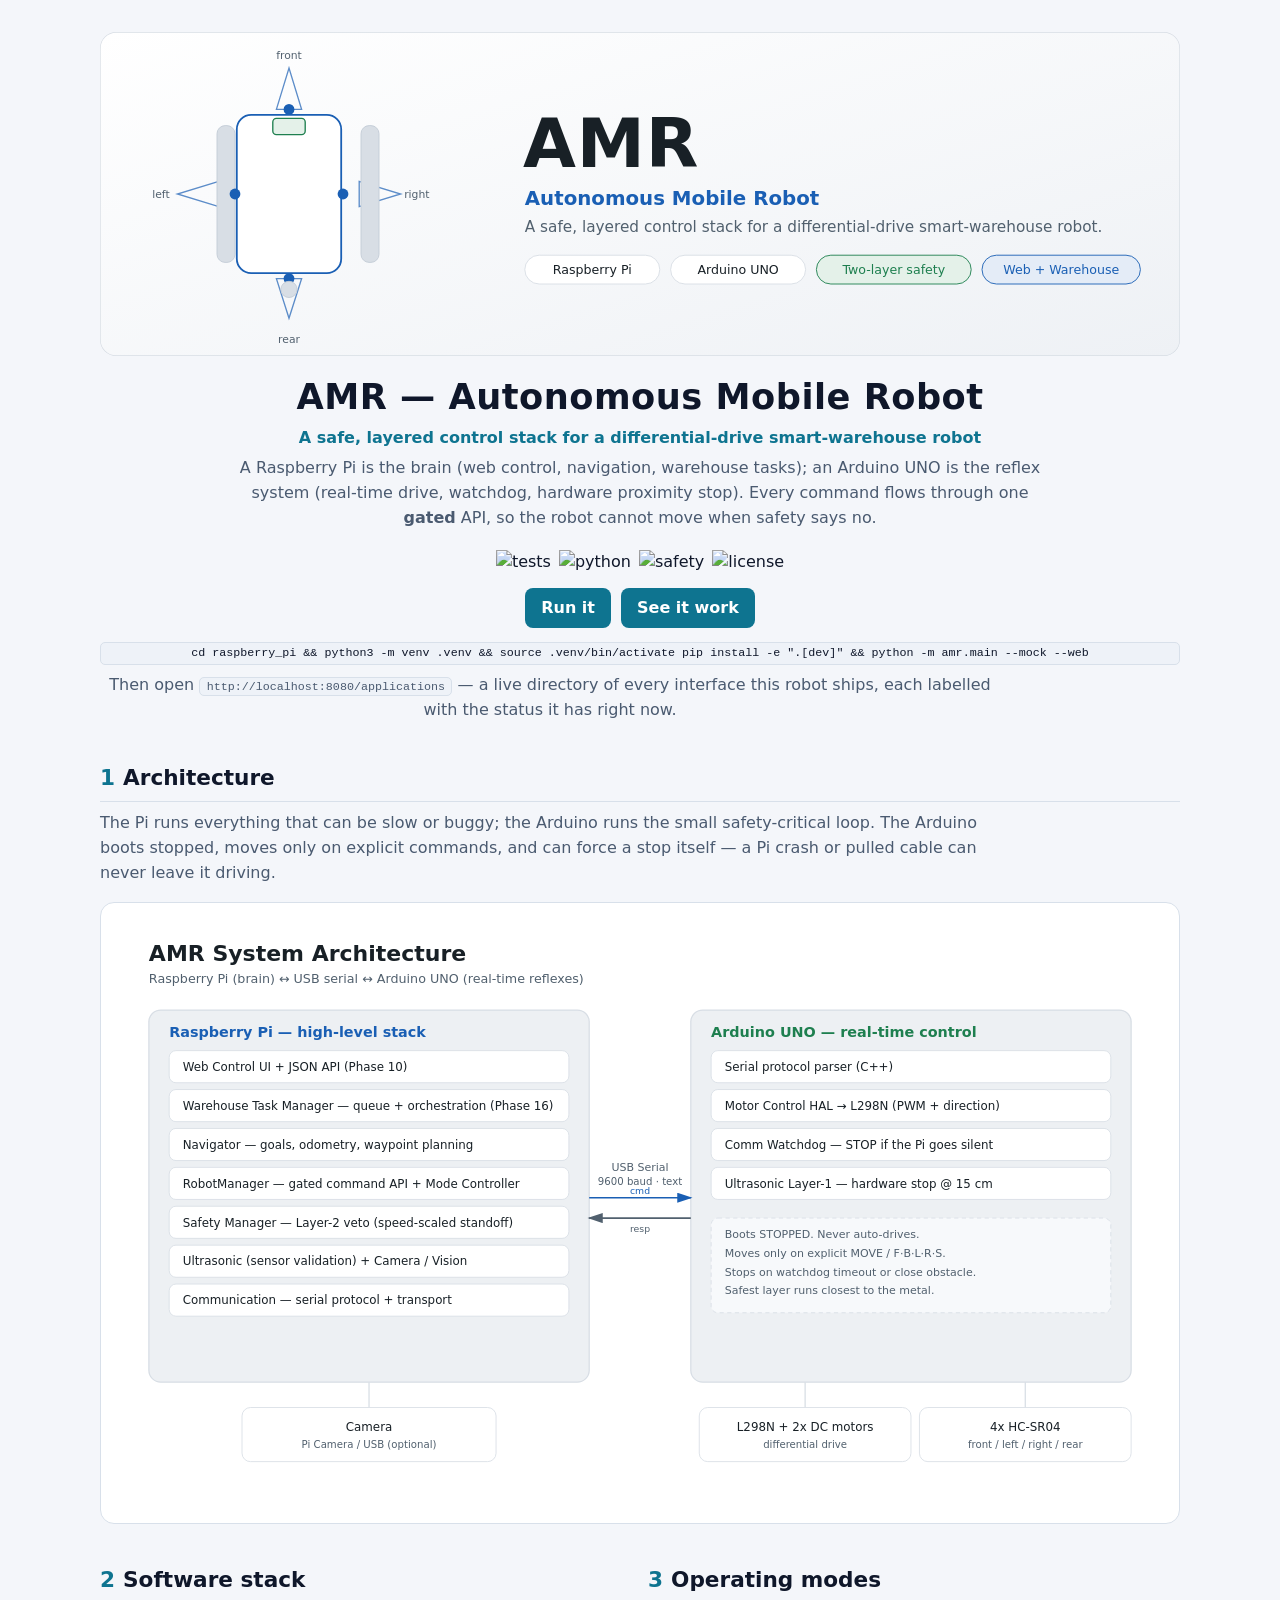
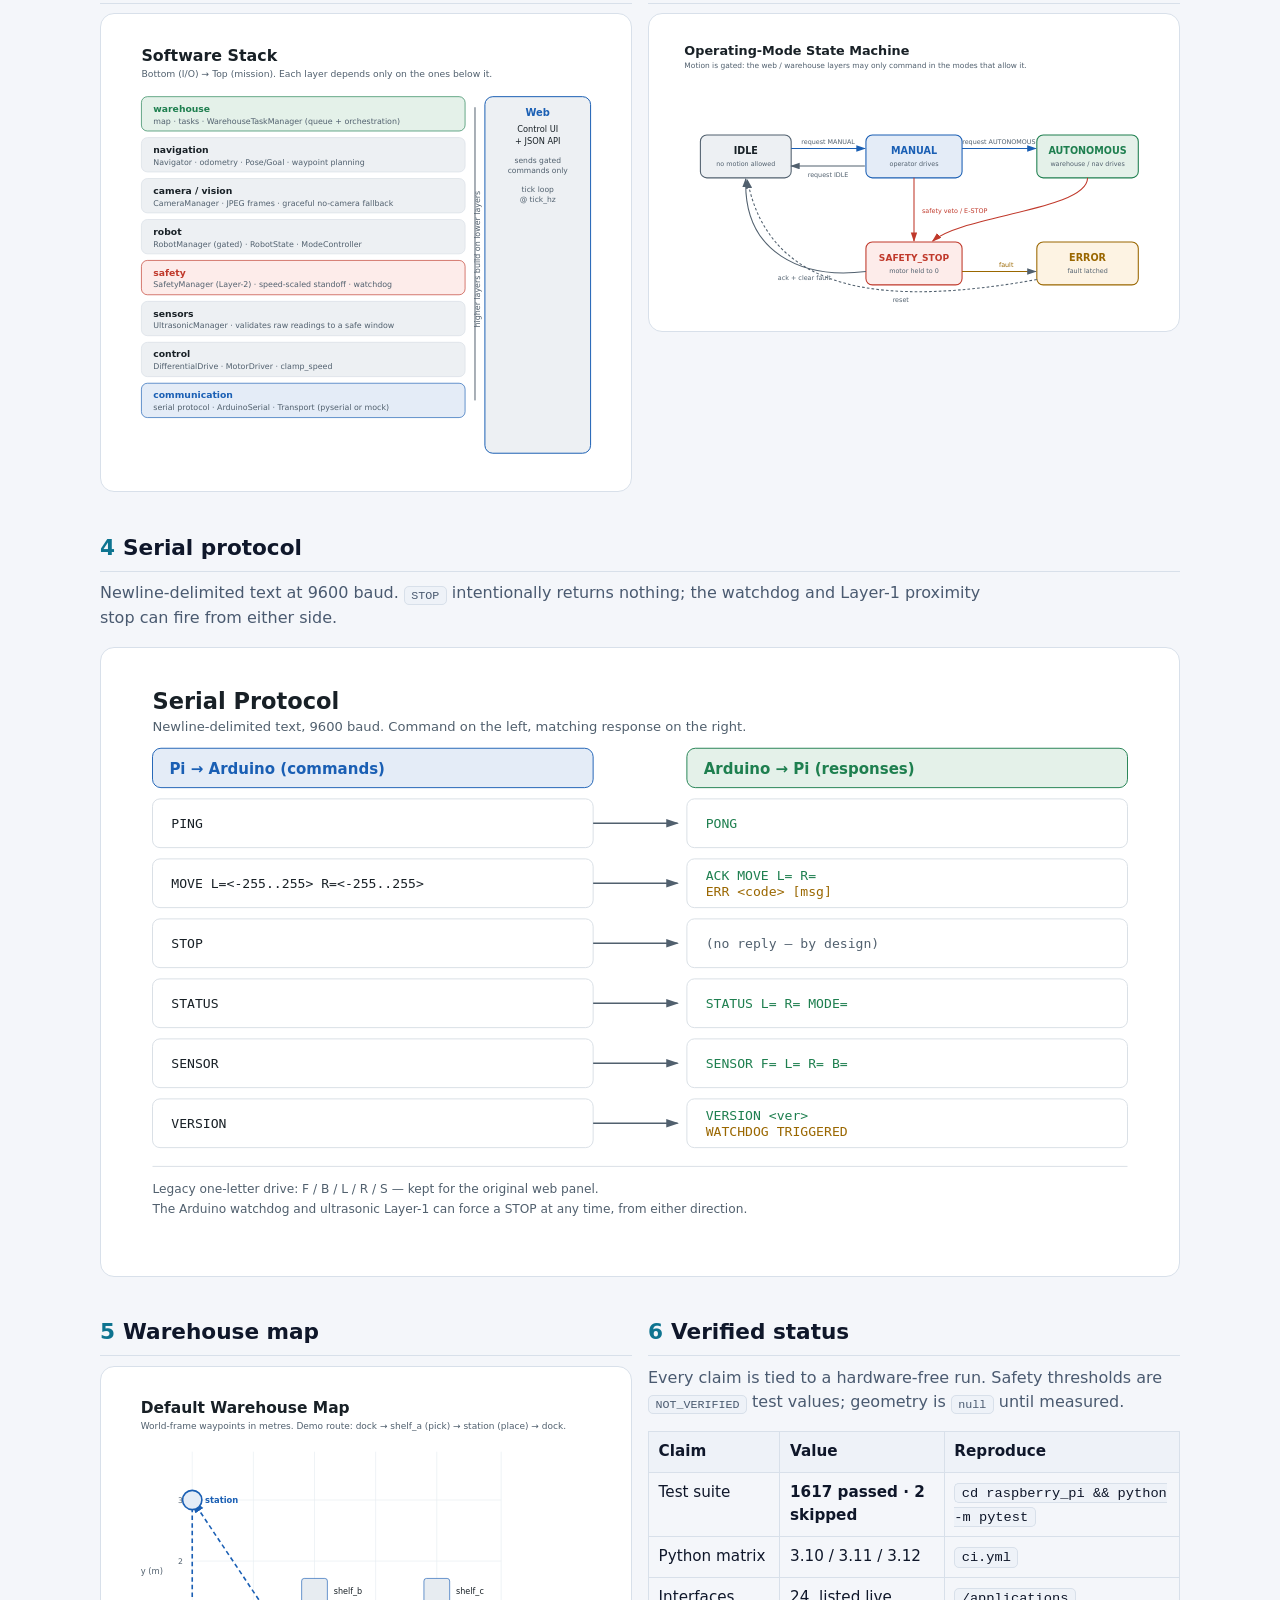
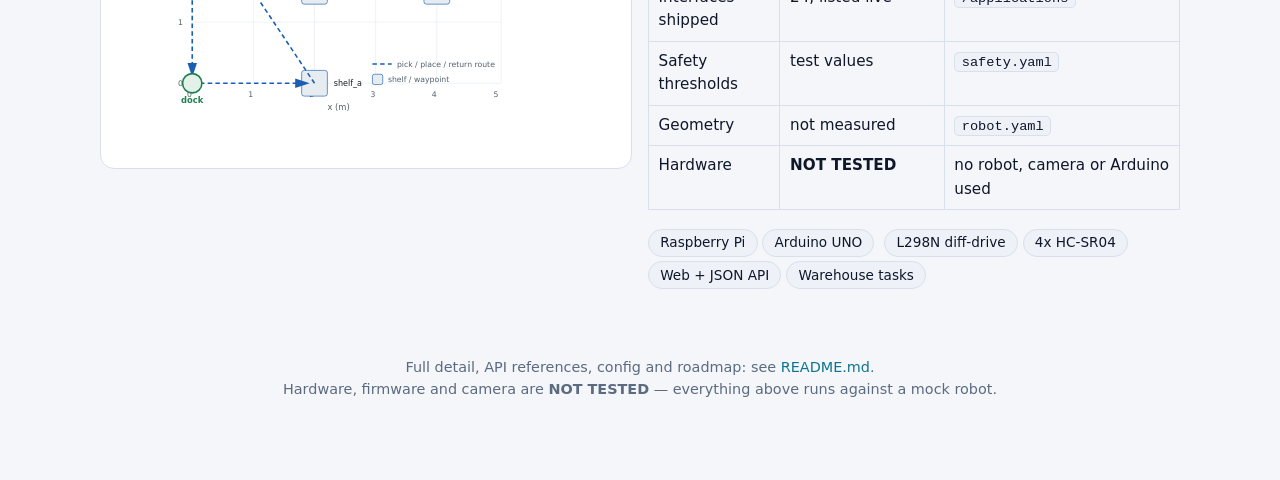
==== showcase.html @ 91ea5d20 "feat(camera): --camera real — use the Pi camera while the controller is mocked The two halves of the" ====
<!doctype html>
<html lang="en">
  <head>
    <meta charset="utf-8" />
    <meta name="viewport" content="width=device-width, initial-scale=1" />
    <title>AMR — Autonomous Mobile Robot</title>
    <style>
      :root {
        /* The console's LIGHT palette, value for value (see
       `body.light` in amr/web/static/command_center.css). The showcase is a
       white page, so it takes the console's white tokens; the earlier dark,
       neon-on-black look read as generic "AI-generated" rather than as this
       project's own light industrial identity. `test_showcase_and_app_share_
       one_palette` holds the two together. */
        --bg: #f4f6fa;
        --bg-2: #ffffff;
        --panel: #ffffff;
        --panel-2: #eef2f8;
        --line: #d8e0ea;
        --text: #0f172a;
        --muted: #4a5a70;
        --dim: #5b6b80;
        --ok: #14713f;
        --warn: #8a5300;
        --crit: #b3202e;
        --info: #1a5fc4;
        --acc: #0e7490;
      }
      * {
        box-sizing: border-box;
      }
      body {
        margin: 0;
        background: var(--bg);
        color: var(--text);
        font-family:
          system-ui,
          -apple-system,
          "Segoe UI",
          Roboto,
          Helvetica,
          Arial,
          sans-serif;
        line-height: 1.55;
      }
      .wrap {
        max-width: 1120px;
        margin: 0 auto;
        padding: 32px 20px 80px;
      }
      header.hero {
        text-align: center;
      }
      .hero-img {
        width: 100%;
        border-radius: 16px;
      }
      h1 {
        font-size: 2.2rem;
        margin: 0.4rem 0 0.1rem;
        letter-spacing: 0.5px;
      }
      .sub {
        color: var(--acc);
        font-weight: 600;
        margin: 0 0 0.3rem;
      }
      .lead {
        color: var(--muted);
        max-width: 820px;
        margin: 0 auto 1.2rem;
      }
      .badges {
        display: flex;
        flex-wrap: wrap;
        gap: 8px;
        justify-content: center;
        margin-bottom: 1rem;
      }
      .badges img {
        height: 22px;
      }
      /* Run it, from the page. A showcase that cannot say how to start the thing
     it is showing is a poster. */
      .ctas {
        display: flex;
        flex-wrap: wrap;
        gap: 10px;
        align-items: center;
        justify-content: center;
        margin: 0 0 0.5rem;
      }
      .btn {
        display: inline-block;
        padding: 0.5rem 1rem;
        border-radius: 8px;
        background: var(--acc);
        color: #ffffff;
        font-weight: 700;
      }
      .btn:hover {
        background: #0f8ba9;
      }
      .run {
        display: block;
        width: 100%;
        margin-top: 0.2rem;
      }
      section {
        margin-top: 2.4rem;
      }
      h2 {
        font-size: 1.35rem;
        border-bottom: 1px solid var(--line);
        padding-bottom: 0.4rem;
        margin: 0 0 0.6rem;
      }
      h2 .n {
        color: var(--acc);
        margin-right: 0.5rem;
      }
      p.desc {
        color: var(--muted);
        margin: 0 0 1rem;
        max-width: 900px;
      }
      .card {
        background: var(--panel);
        border: 1px solid var(--line);
        border-radius: 14px;
        padding: 14px;
      }
      .card img {
        width: 100%;
        height: auto;
        display: block;
        border-radius: 8px;
      }
      .two {
        display: grid;
        grid-template-columns: 1fr 1fr;
        gap: 16px;
      }
      @media (max-width: 820px) {
        .two {
          grid-template-columns: 1fr;
        }
      }
      code {
        background: var(--panel-2);
        border: 1px solid var(--line);
        border-radius: 5px;
        padding: 0.1rem 0.4rem;
        font-size: 0.9em;
      }
      pre {
        background: #f3f5f7;
        border: 1px solid var(--line);
        border-radius: 10px;
        padding: 12px 14px;
        overflow: auto;
      }
      pre code {
        background: none;
        border: 0;
        padding: 0;
        color: var(--text);
      }
      table {
        width: 100%;
        border-collapse: collapse;
        margin-top: 0.6rem;
        font-size: 0.95rem;
      }
      th,
      td {
        border: 1px solid var(--line);
        padding: 0.5rem 0.6rem;
        text-align: left;
        vertical-align: top;
      }
      th {
        background: var(--panel-2);
      }
      .pill {
        display: inline-block;
        background: var(--panel-2);
        border: 1px solid var(--line);
        border-radius: 999px;
        padding: 0.15rem 0.7rem;
        margin: 0.15rem 0.3rem 0.15rem 0;
        font-size: 0.85rem;
        color: var(--text);
      }
      a {
        color: var(--acc);
        text-decoration: none;
      }
      a:hover {
        text-decoration: underline;
      }
      footer {
        margin-top: 3rem;
        color: var(--dim);
        font-size: 0.9rem;
        text-align: center;
      }
    </style>
  </head>
  <body>
    <div class="wrap">
      <header class="hero">
        <img class="hero-img" src="assets/hero.svg" alt="AMR hero" />
        <h1>AMR &mdash; Autonomous Mobile Robot</h1>
        <p class="sub">
          A safe, layered control stack for a differential-drive smart-warehouse
          robot
        </p>
        <p class="lead">
          A Raspberry Pi is the brain (web control, navigation, warehouse
          tasks); an Arduino UNO is the reflex system (real-time drive,
          watchdog, hardware proximity stop). Every command flows through one
          <b>gated</b> API, so the robot cannot move when safety says no.
        </p>
        <div class="badges">
          <img
            src="https://img.shields.io/badge/tests-1617%20passed%20%C2%B7%202%20skipped-2ecc71"
            alt="tests"
          />
          <img
            src="https://img.shields.io/badge/python-3.10%20%E2%80%93%203.12-blue"
            alt="python"
          />
          <img
            src="https://img.shields.io/badge/safety-layered%2C%20deterministic-e74c3c"
            alt="safety"
          />
          <img
            src="https://img.shields.io/badge/license-MIT-0e6efc"
            alt="license"
          />
        </div>
        <p class="ctas">
          <a class="btn" href="raspberry_pi/README.md">Run it</a>
          <a class="btn" href="README.md#see-it-work">See it work</a>
          <code class="run"
            >cd raspberry_pi &amp;&amp; python3 -m venv .venv &amp;&amp; source
            .venv/bin/activate pip install -e ".[dev]" &amp;&amp; python -m
            amr.main --mock --web</code
          >
        </p>
        <p class="desc">
          Then open <code>http://localhost:8080/applications</code> &mdash; a
          live directory of every interface this robot ships, each labelled with
          the status it has right now.
        </p>
      </header>

      <section>
        <h2><span class="n">1</span>Architecture</h2>
        <p class="desc">
          The Pi runs everything that can be slow or buggy; the Arduino runs the
          small safety-critical loop. The Arduino boots stopped, moves only on
          explicit commands, and can force a stop itself &mdash; a Pi crash or
          pulled cable can never leave it driving.
        </p>
        <div class="card">
          <img src="assets/architecture.svg" alt="System architecture" />
        </div>
      </section>

      <section>
        <div class="two">
          <div>
            <h2><span class="n">2</span>Software stack</h2>
            <div class="card">
              <img src="assets/stack.svg" alt="Software stack" />
            </div>
          </div>
          <div>
            <h2><span class="n">3</span>Operating modes</h2>
            <div class="card">
              <img src="assets/modes.svg" alt="Mode state machine" />
            </div>
          </div>
        </div>
      </section>

      <section>
        <h2><span class="n">4</span>Serial protocol</h2>
        <p class="desc">
          Newline-delimited text at 9600 baud. <code>STOP</code> intentionally
          returns nothing; the watchdog and Layer-1 proximity stop can fire from
          either side.
        </p>
        <div class="card">
          <img src="assets/protocol.svg" alt="Serial protocol" />
        </div>
      </section>

      <section>
        <div class="two">
          <div>
            <h2><span class="n">5</span>Warehouse map</h2>
            <div class="card">
              <img src="assets/warehouse-map.svg" alt="Warehouse map" />
            </div>
          </div>
          <div>
            <h2><span class="n">6</span>Verified status</h2>
            <p class="desc">
              Every claim is tied to a hardware-free run. Safety thresholds are
              <code>NOT_VERIFIED</code> test values; geometry is
              <code>null</code> until measured.
            </p>
            <table>
              <tr>
                <th>Claim</th>
                <th>Value</th>
                <th>Reproduce</th>
              </tr>
              <tr>
                <td>Test suite</td>
                <td><b>1617 passed &middot; 2 skipped</b></td>
                <td>
                  <code>cd raspberry_pi &amp;&amp; python -m pytest</code>
                </td>
              </tr>
              <tr>
                <td>Python matrix</td>
                <td>3.10 / 3.11 / 3.12</td>
                <td><code>ci.yml</code></td>
              </tr>
              <tr>
                <td>Interfaces shipped</td>
                <td>24, listed live</td>
                <td><code>/applications</code></td>
              </tr>
              <tr>
                <td>Safety thresholds</td>
                <td>test values</td>
                <td><code>safety.yaml</code></td>
              </tr>
              <tr>
                <td>Geometry</td>
                <td>not measured</td>
                <td><code>robot.yaml</code></td>
              </tr>
              <tr>
                <td>Hardware</td>
                <td><b>NOT TESTED</b></td>
                <td>no robot, camera or Arduino used</td>
              </tr>
            </table>
            <p style="margin-top: 1rem">
              <span class="pill">Raspberry Pi</span
              ><span class="pill">Arduino UNO</span>
              <span class="pill">L298N diff-drive</span
              ><span class="pill">4x HC-SR04</span>
              <span class="pill">Web + JSON API</span
              ><span class="pill">Warehouse tasks</span>
            </p>
          </div>
        </div>
      </section>

      <footer>
        Full detail, API references, config and roadmap: see
        <a href="README.md">README.md</a>.<br />
        Hardware, firmware and camera are <b>NOT TESTED</b> — everything above
        runs against a mock robot.
      </footer>
    </div>
  </body>
</html>
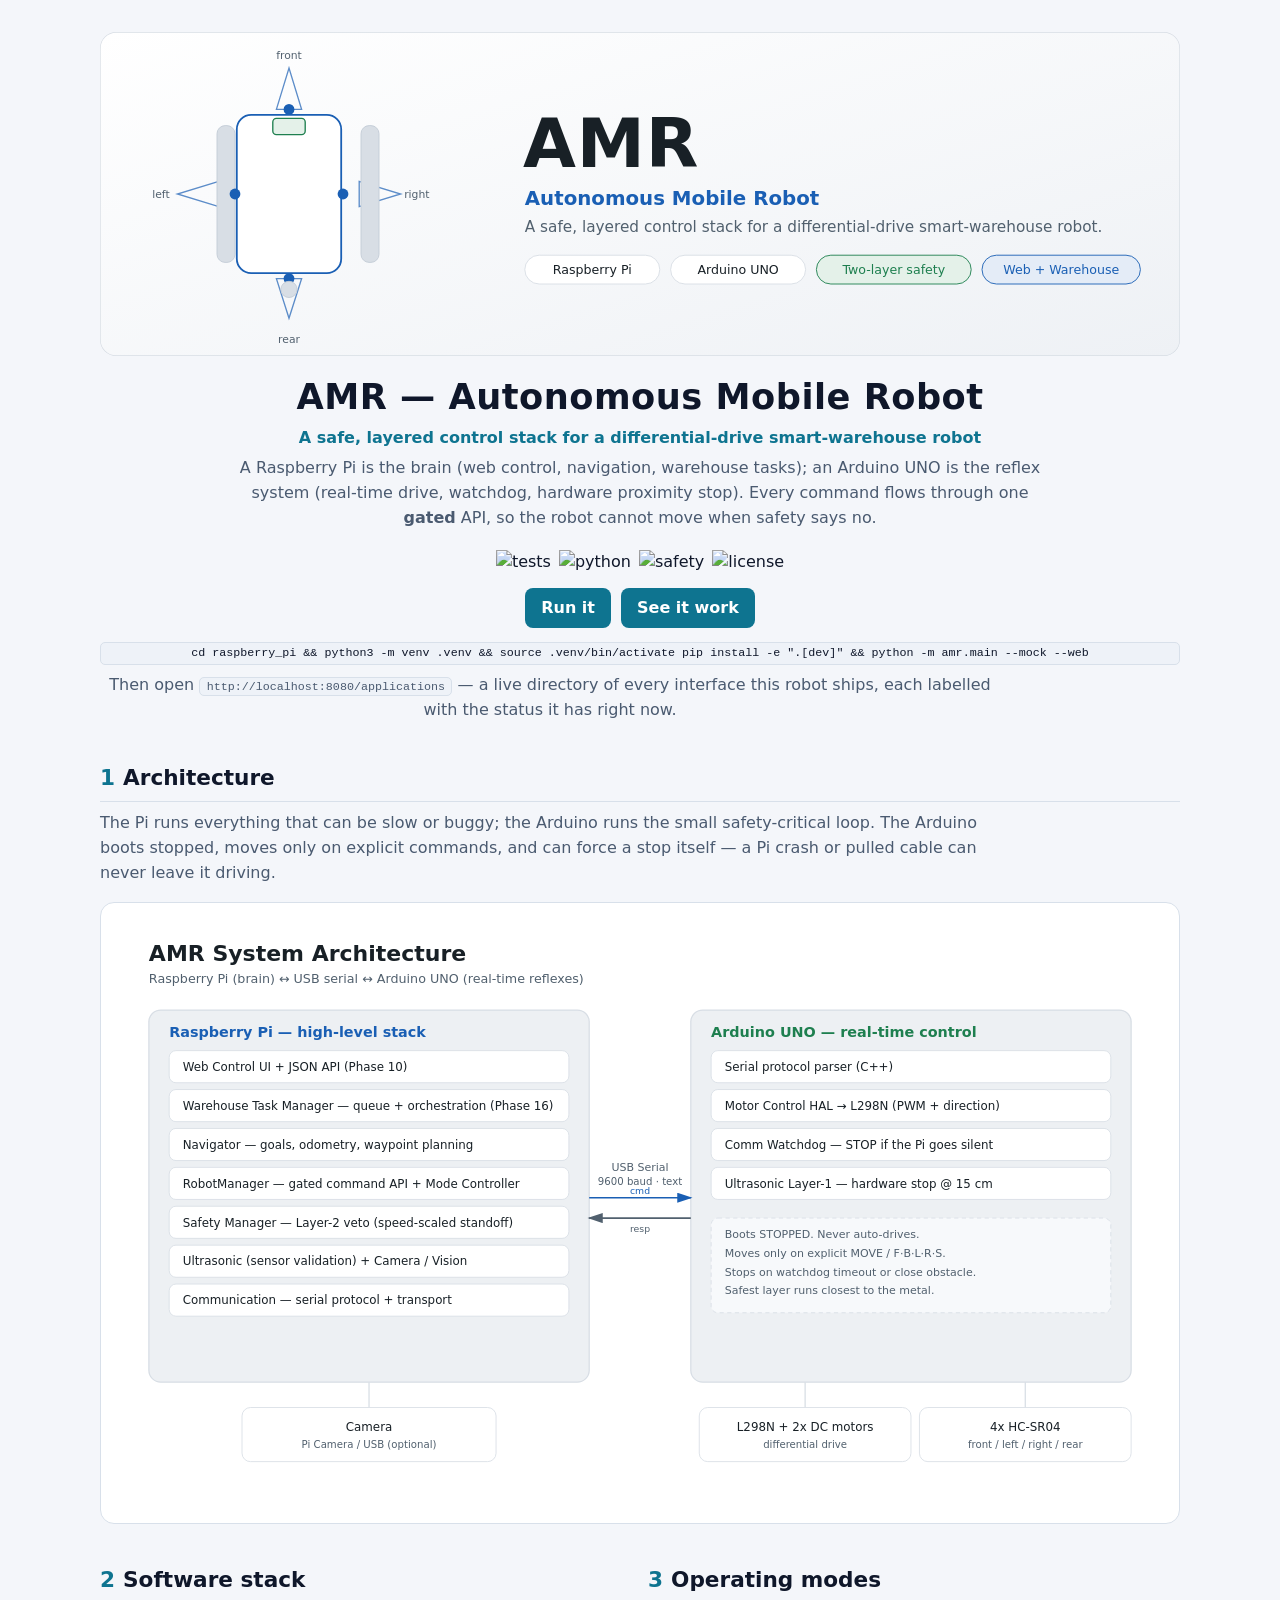
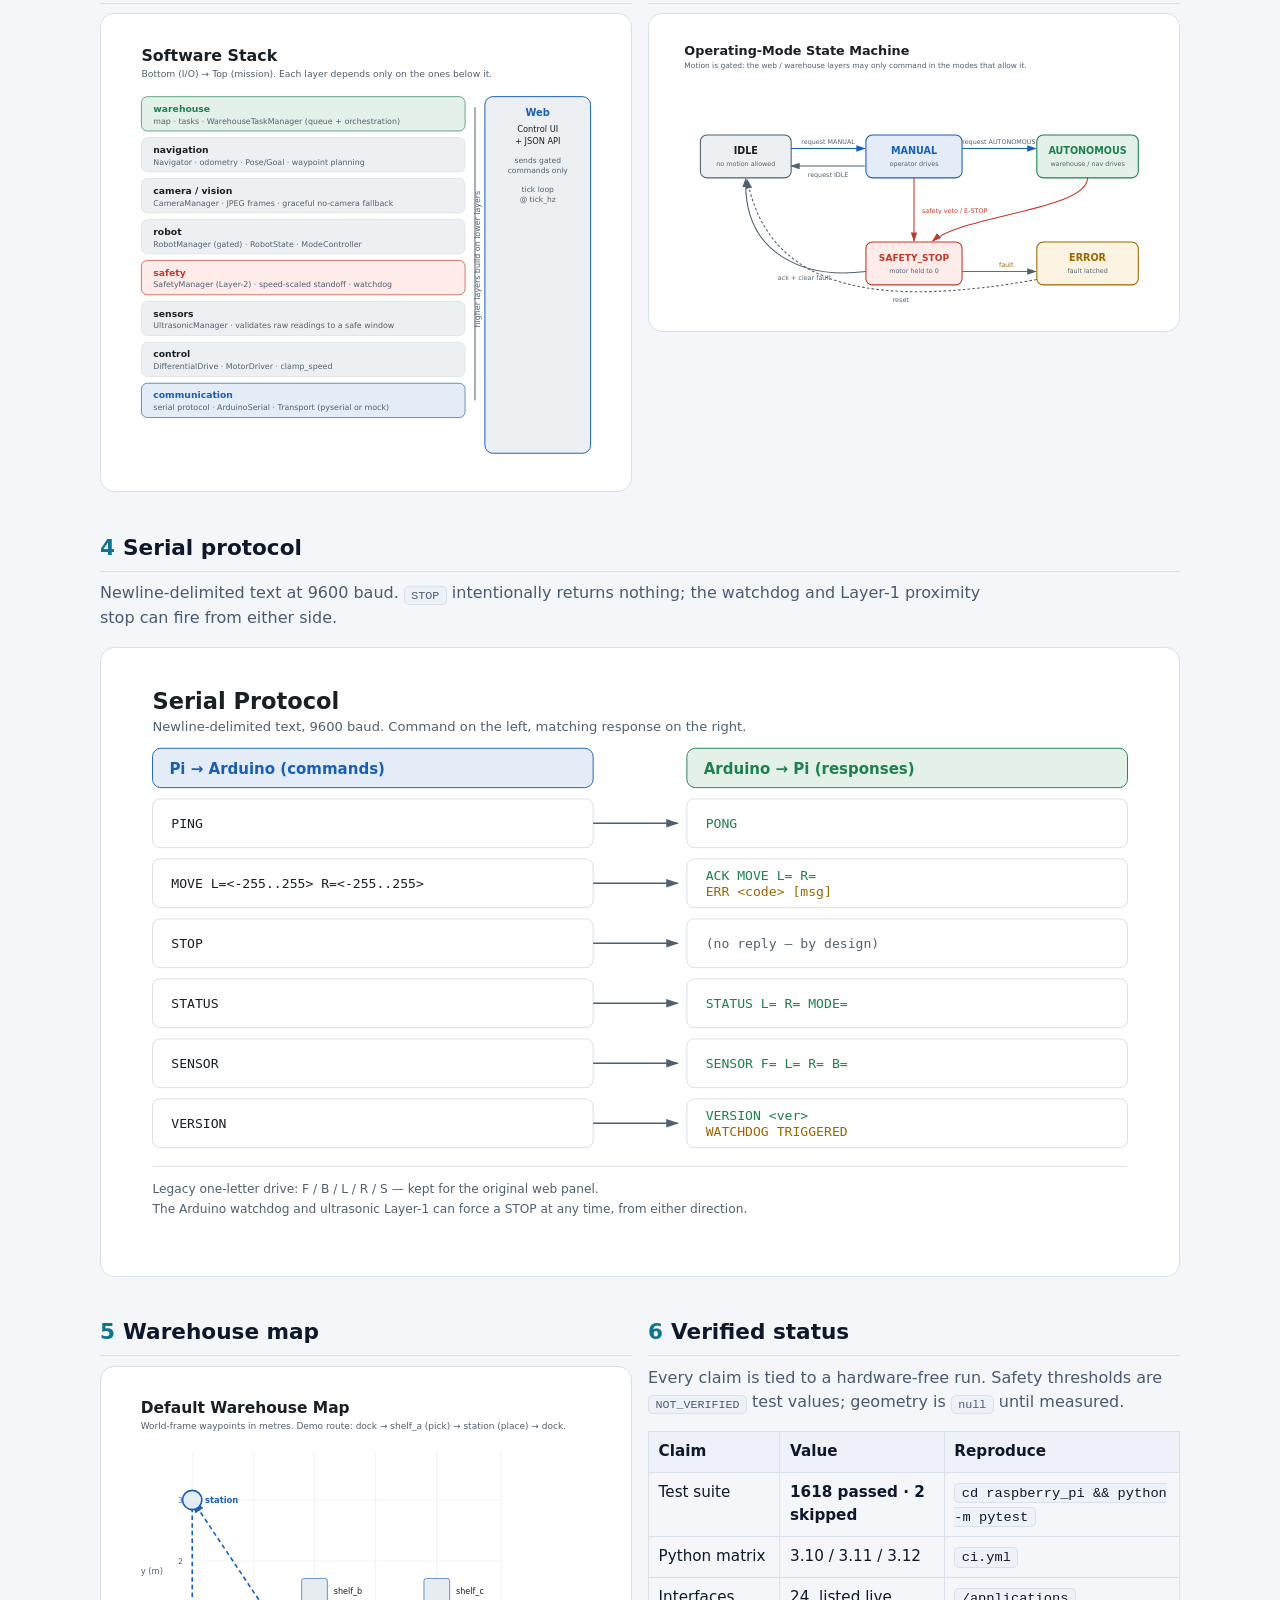
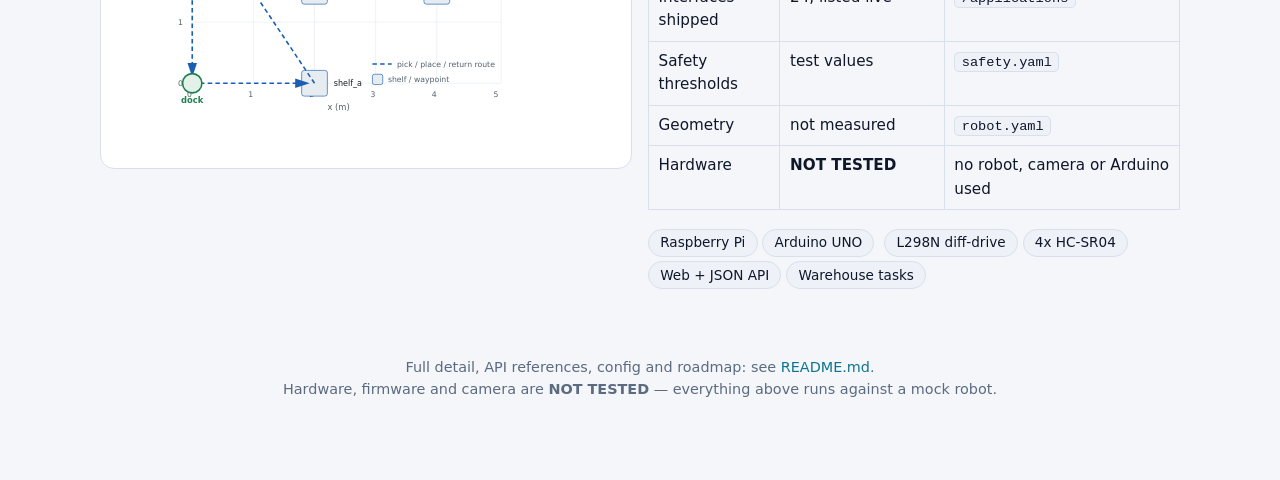
==== commit 057f45e4: "fix(camera): the CLI fallback asked for "jpeg", which rpicam-still rejects `--camera real` on the Pi" ====
--- a/showcase.html
+++ b/showcase.html
@@ -224,7 +224,7 @@
         </p>
         <div class="badges">
           <img
-            src="https://img.shields.io/badge/tests-1617%20passed%20%C2%B7%202%20skipped-2ecc71"
+            src="https://img.shields.io/badge/tests-1618%20passed%20%C2%B7%202%20skipped-2ecc71"
             alt="tests"
           />
           <img
@@ -321,7 +321,7 @@
               </tr>
               <tr>
                 <td>Test suite</td>
-                <td><b>1617 passed &middot; 2 skipped</b></td>
+                <td><b>1618 passed &middot; 2 skipped</b></td>
                 <td>
                   <code>cd raspberry_pi &amp;&amp; python -m pytest</code>
                 </td>
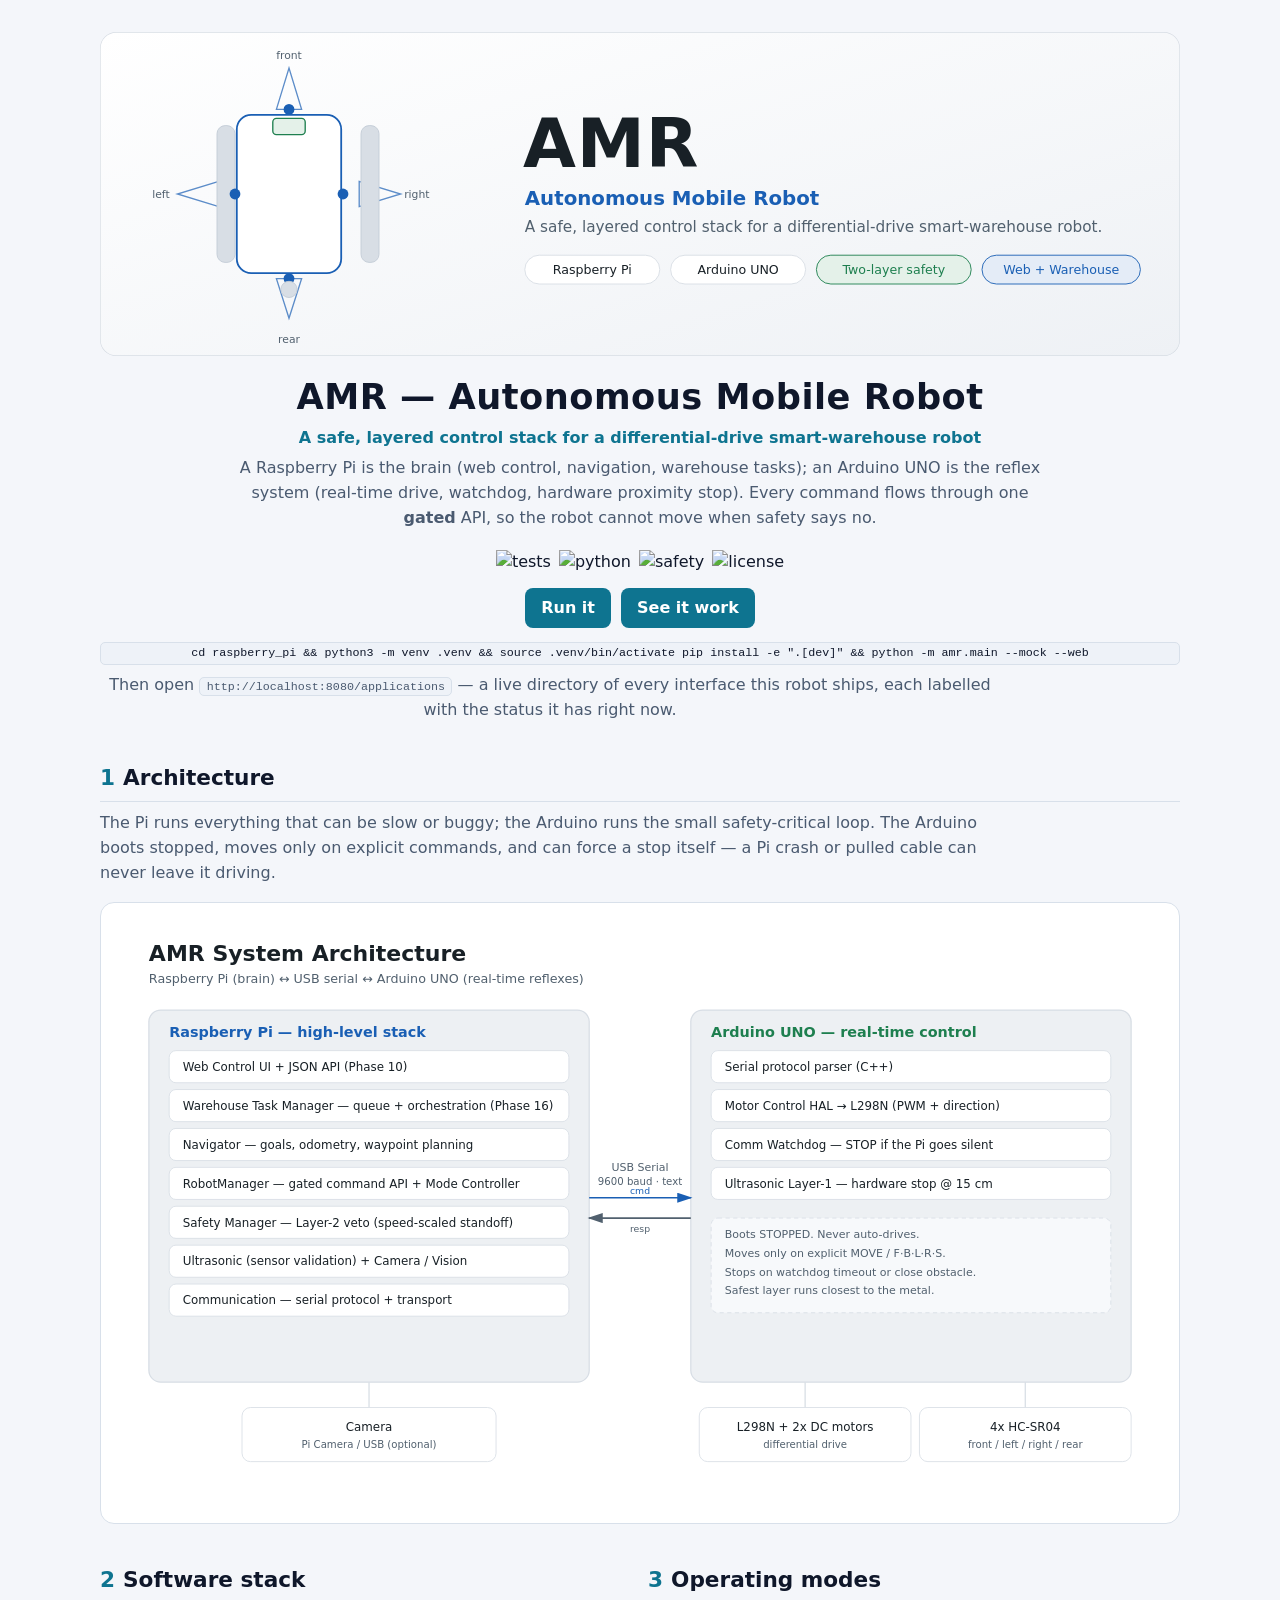
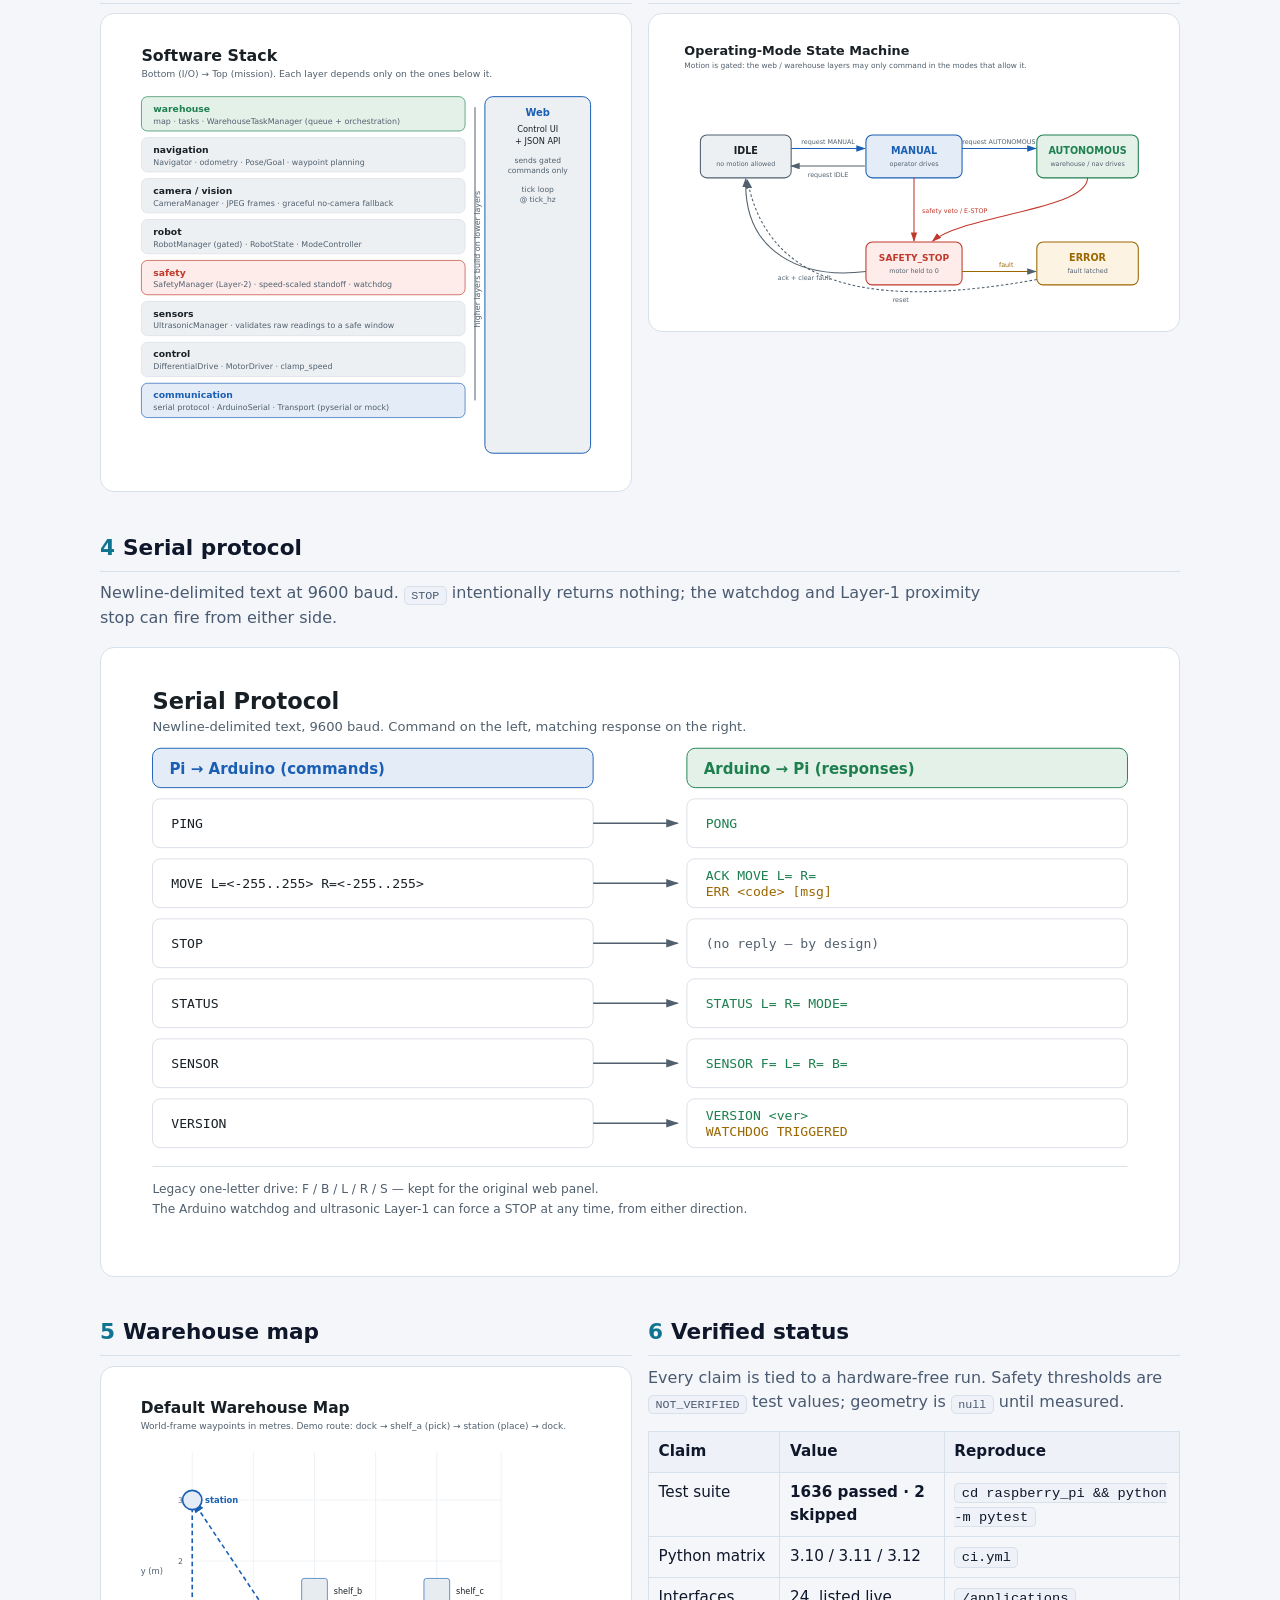
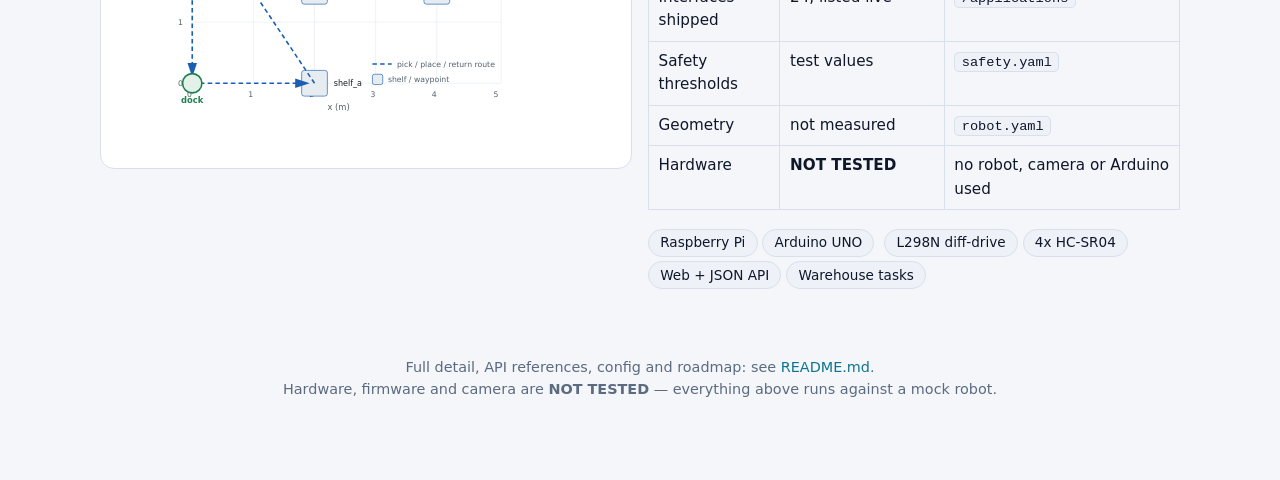
==== commit d315bb2f: "feat(sensors): apply pin chart; DHT11/gas/LCD/buzzer support" ====
--- a/showcase.html
+++ b/showcase.html
@@ -224,7 +224,7 @@
         </p>
         <div class="badges">
           <img
-            src="https://img.shields.io/badge/tests-1618%20passed%20%C2%B7%202%20skipped-2ecc71"
+            src="https://img.shields.io/badge/tests-1636%20passed%20%C2%B7%202%20skipped-2ecc71"
             alt="tests"
           />
           <img
@@ -321,7 +321,7 @@
               </tr>
               <tr>
                 <td>Test suite</td>
-                <td><b>1618 passed &middot; 2 skipped</b></td>
+                <td><b>1636 passed &middot; 2 skipped</b></td>
                 <td>
                   <code>cd raspberry_pi &amp;&amp; python -m pytest</code>
                 </td>
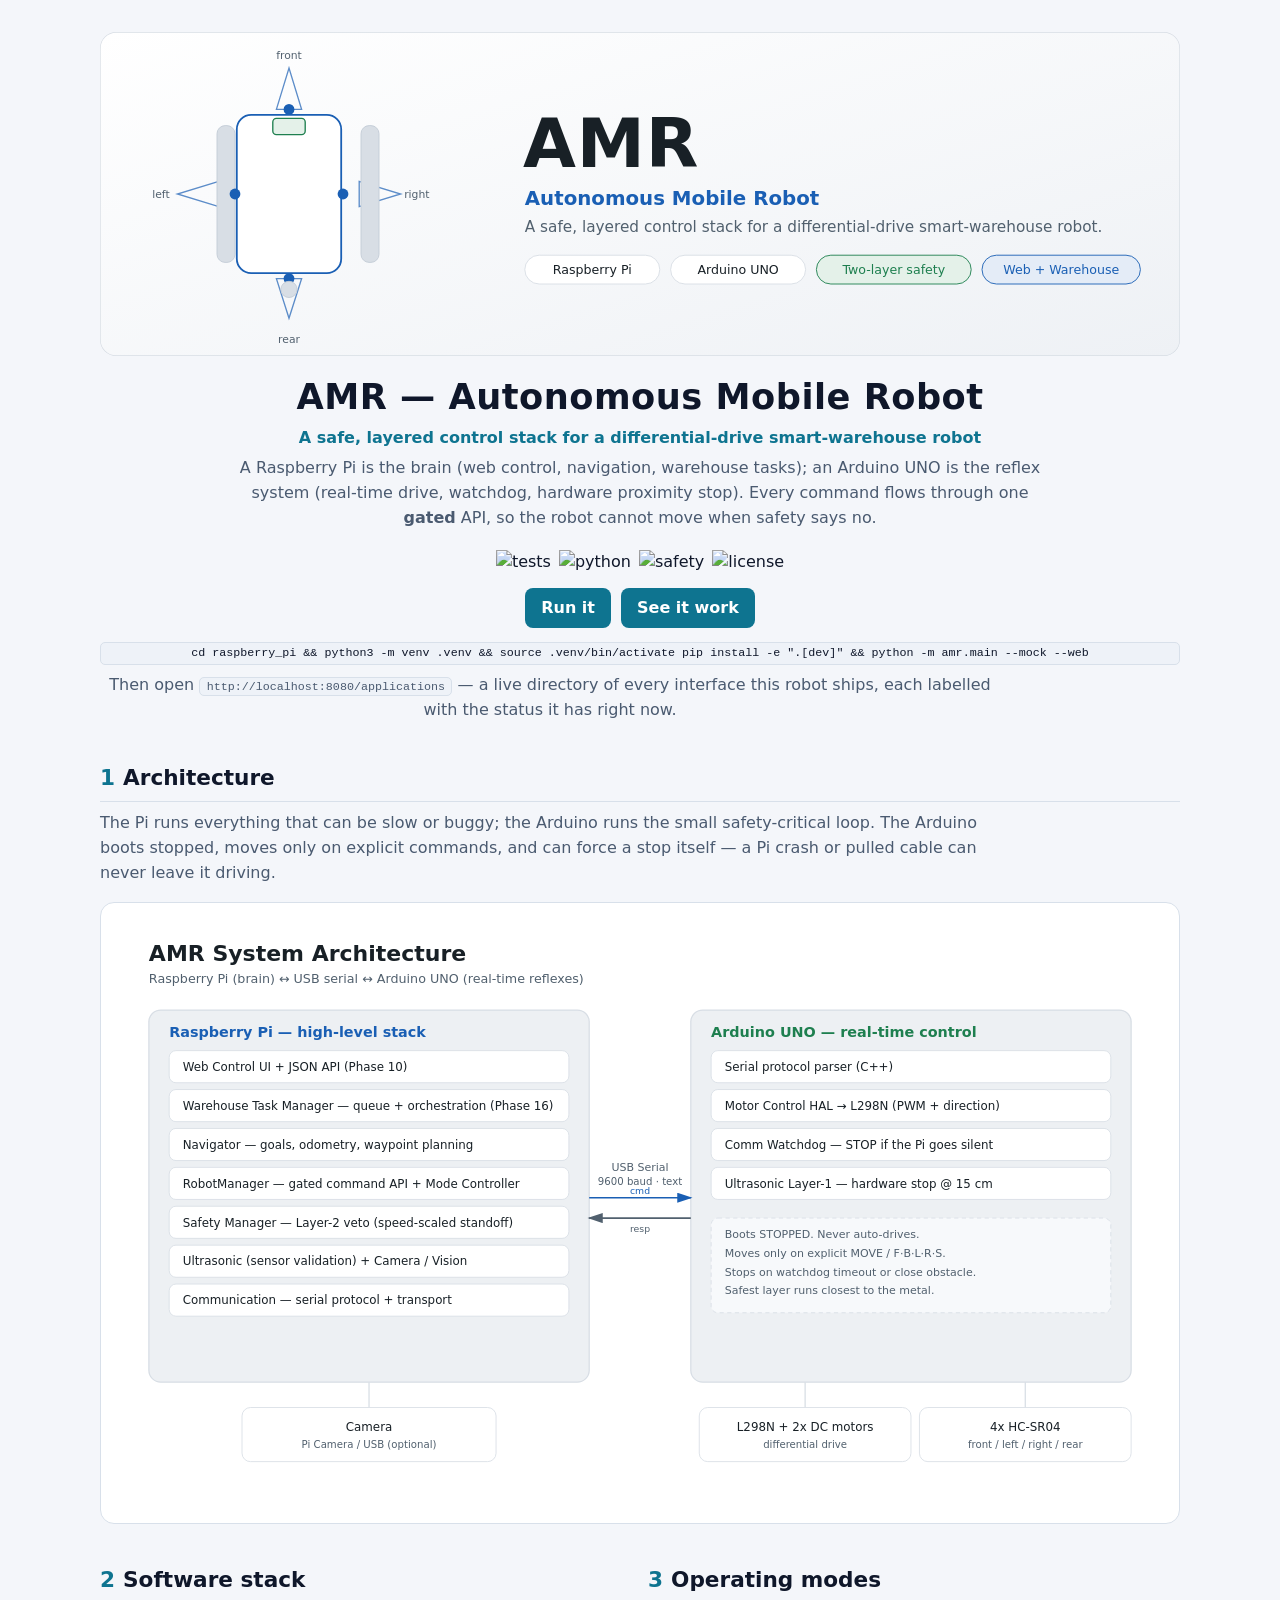
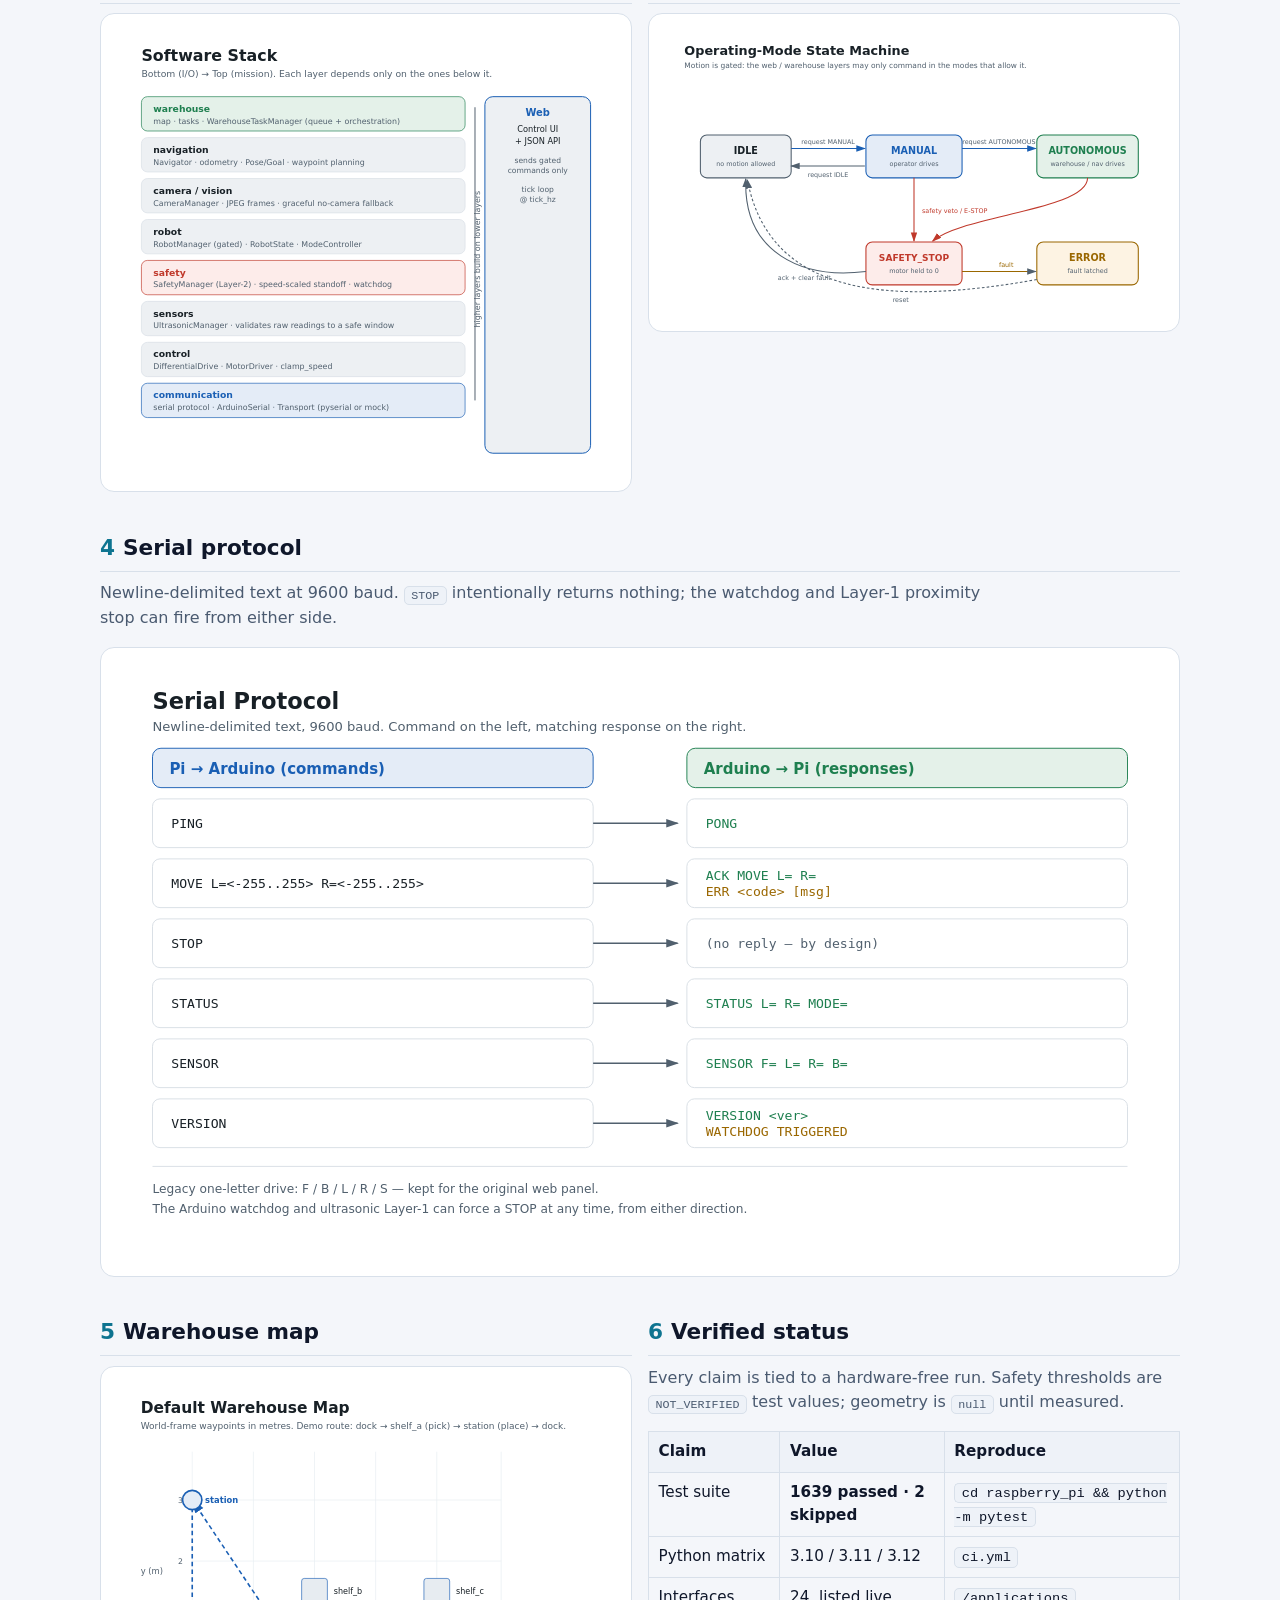
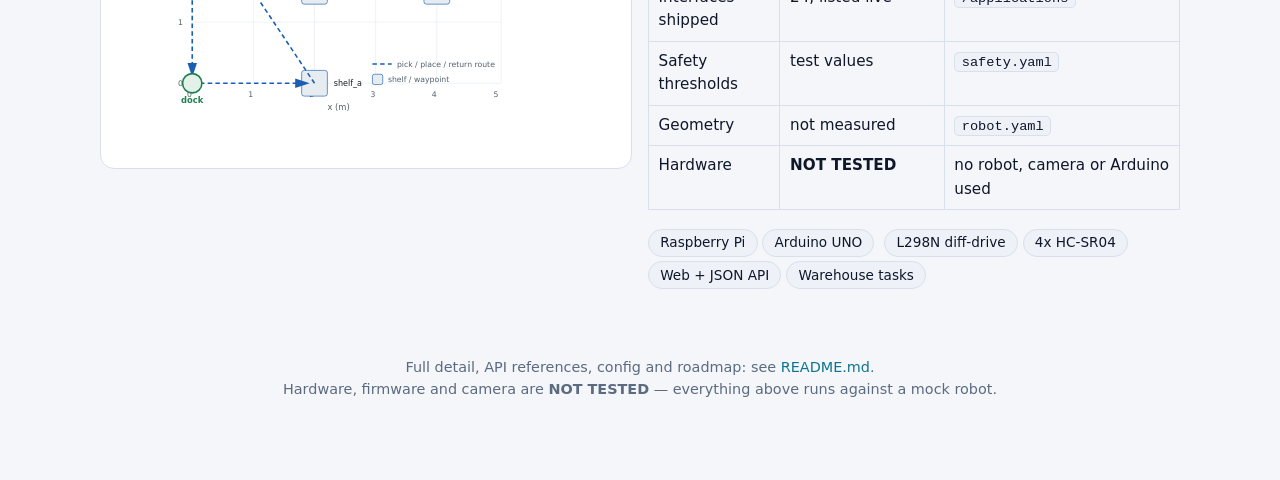
==== commit 0868f160: "fix(camera): picamera2 was configured with a keyword it does not accept Found on the real Pi 5 (pica" ====
--- a/showcase.html
+++ b/showcase.html
@@ -224,7 +224,7 @@
         </p>
         <div class="badges">
           <img
-            src="https://img.shields.io/badge/tests-1636%20passed%20%C2%B7%202%20skipped-2ecc71"
+            src="https://img.shields.io/badge/tests-1639%20passed%20%C2%B7%202%20skipped-2ecc71"
             alt="tests"
           />
           <img
@@ -321,7 +321,7 @@
               </tr>
               <tr>
                 <td>Test suite</td>
-                <td><b>1636 passed &middot; 2 skipped</b></td>
+                <td><b>1639 passed &middot; 2 skipped</b></td>
                 <td>
                   <code>cd raspberry_pi &amp;&amp; python -m pytest</code>
                 </td>
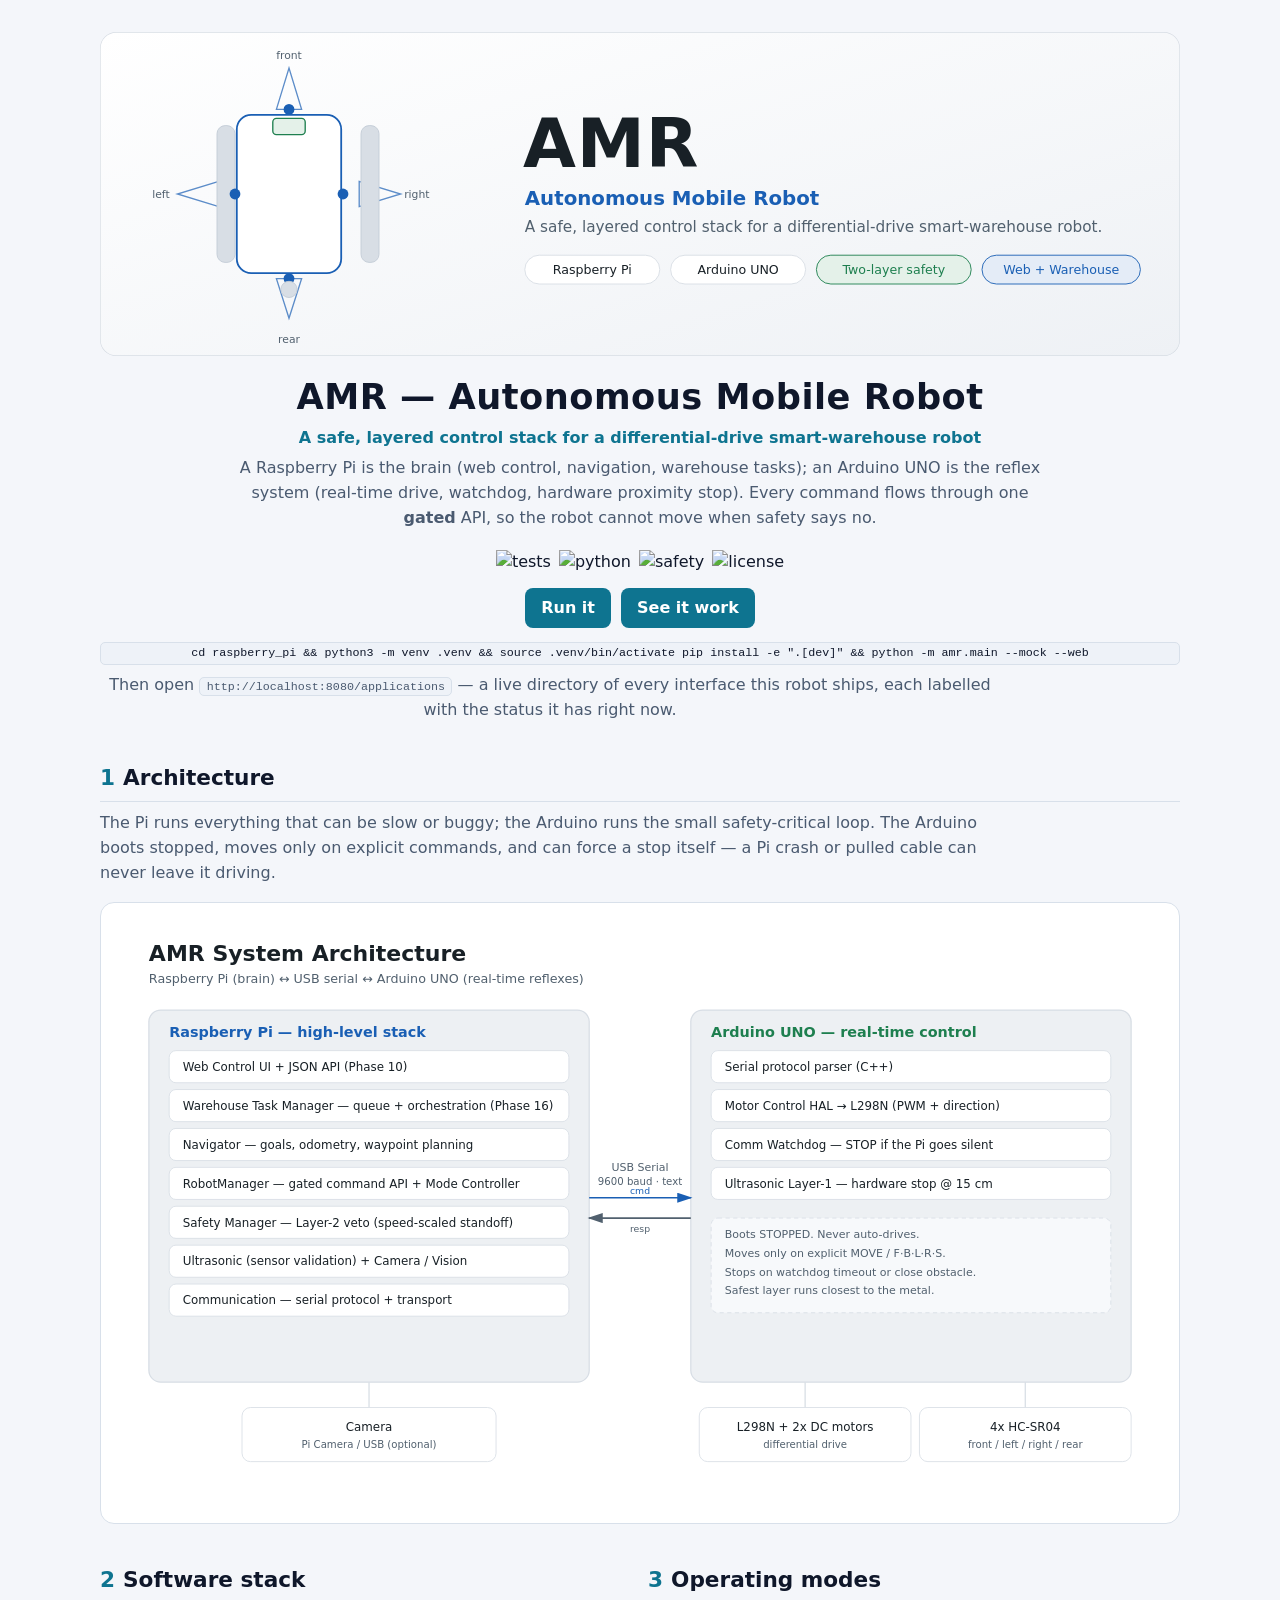
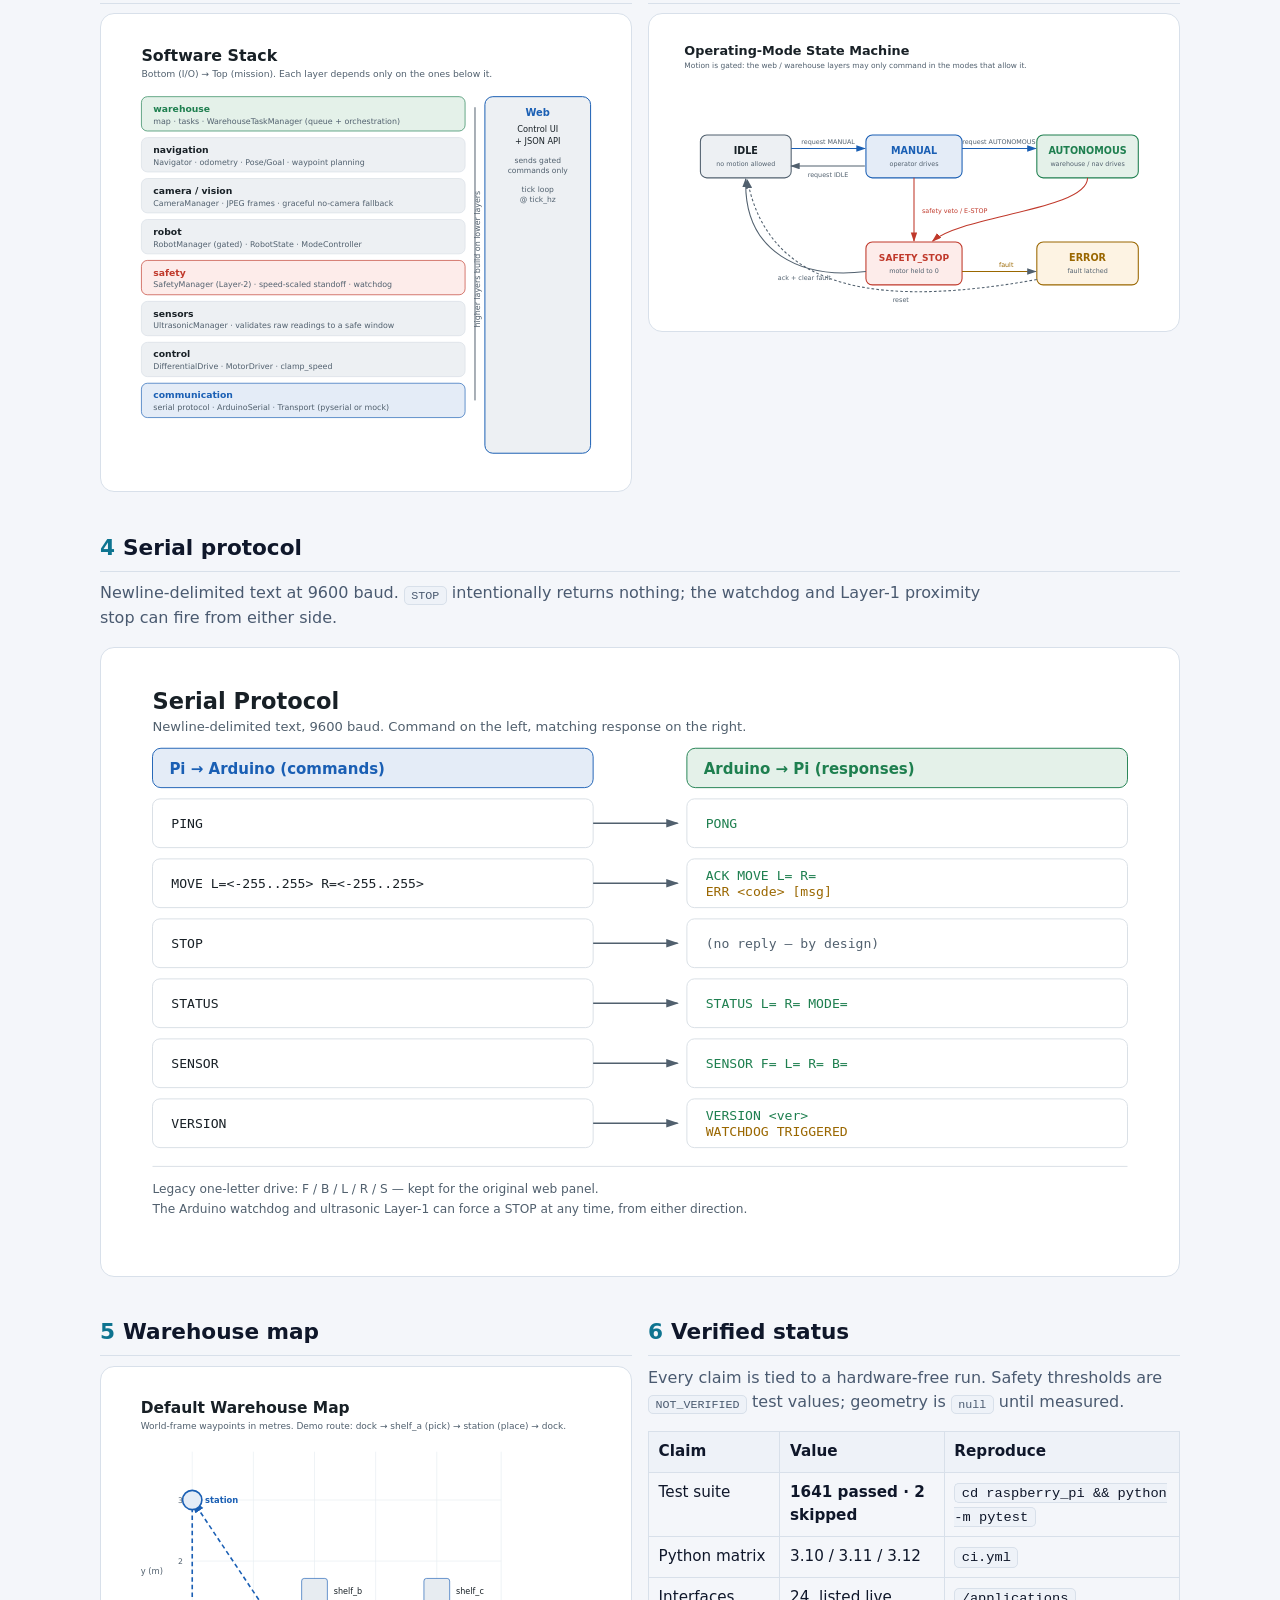
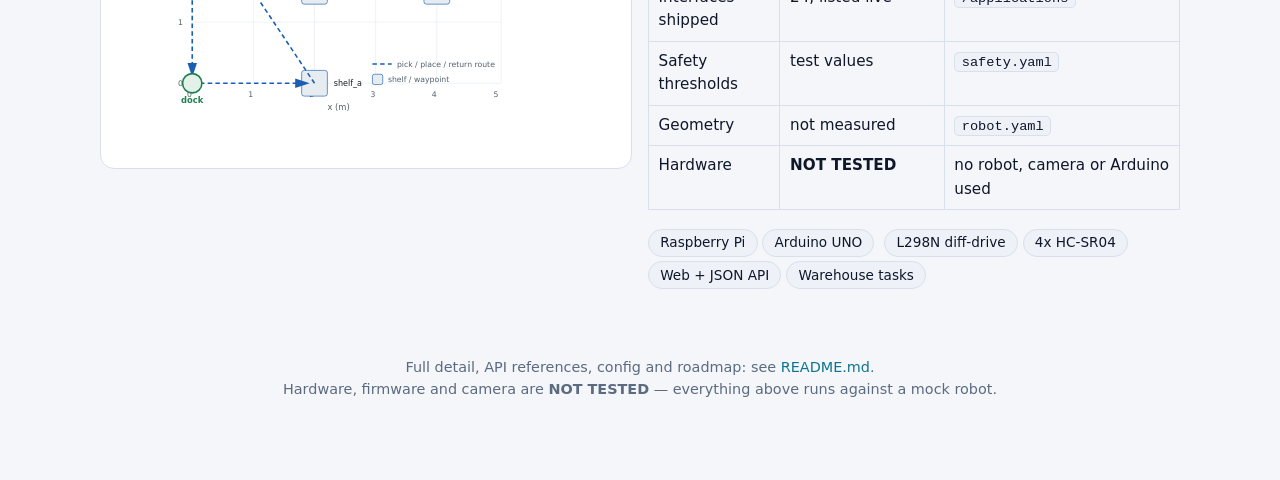
==== commit fe5b106d: "fix(serial): a missed startup PING made real hardware unreachable Opening the pyserial port toggles " ====
--- a/showcase.html
+++ b/showcase.html
@@ -224,7 +224,7 @@
         </p>
         <div class="badges">
           <img
-            src="https://img.shields.io/badge/tests-1639%20passed%20%C2%B7%202%20skipped-2ecc71"
+            src="https://img.shields.io/badge/tests-1641%20passed%20%C2%B7%202%20skipped-2ecc71"
             alt="tests"
           />
           <img
@@ -321,7 +321,7 @@
               </tr>
               <tr>
                 <td>Test suite</td>
-                <td><b>1639 passed &middot; 2 skipped</b></td>
+                <td><b>1641 passed &middot; 2 skipped</b></td>
                 <td>
                   <code>cd raspberry_pi &amp;&amp; python -m pytest</code>
                 </td>
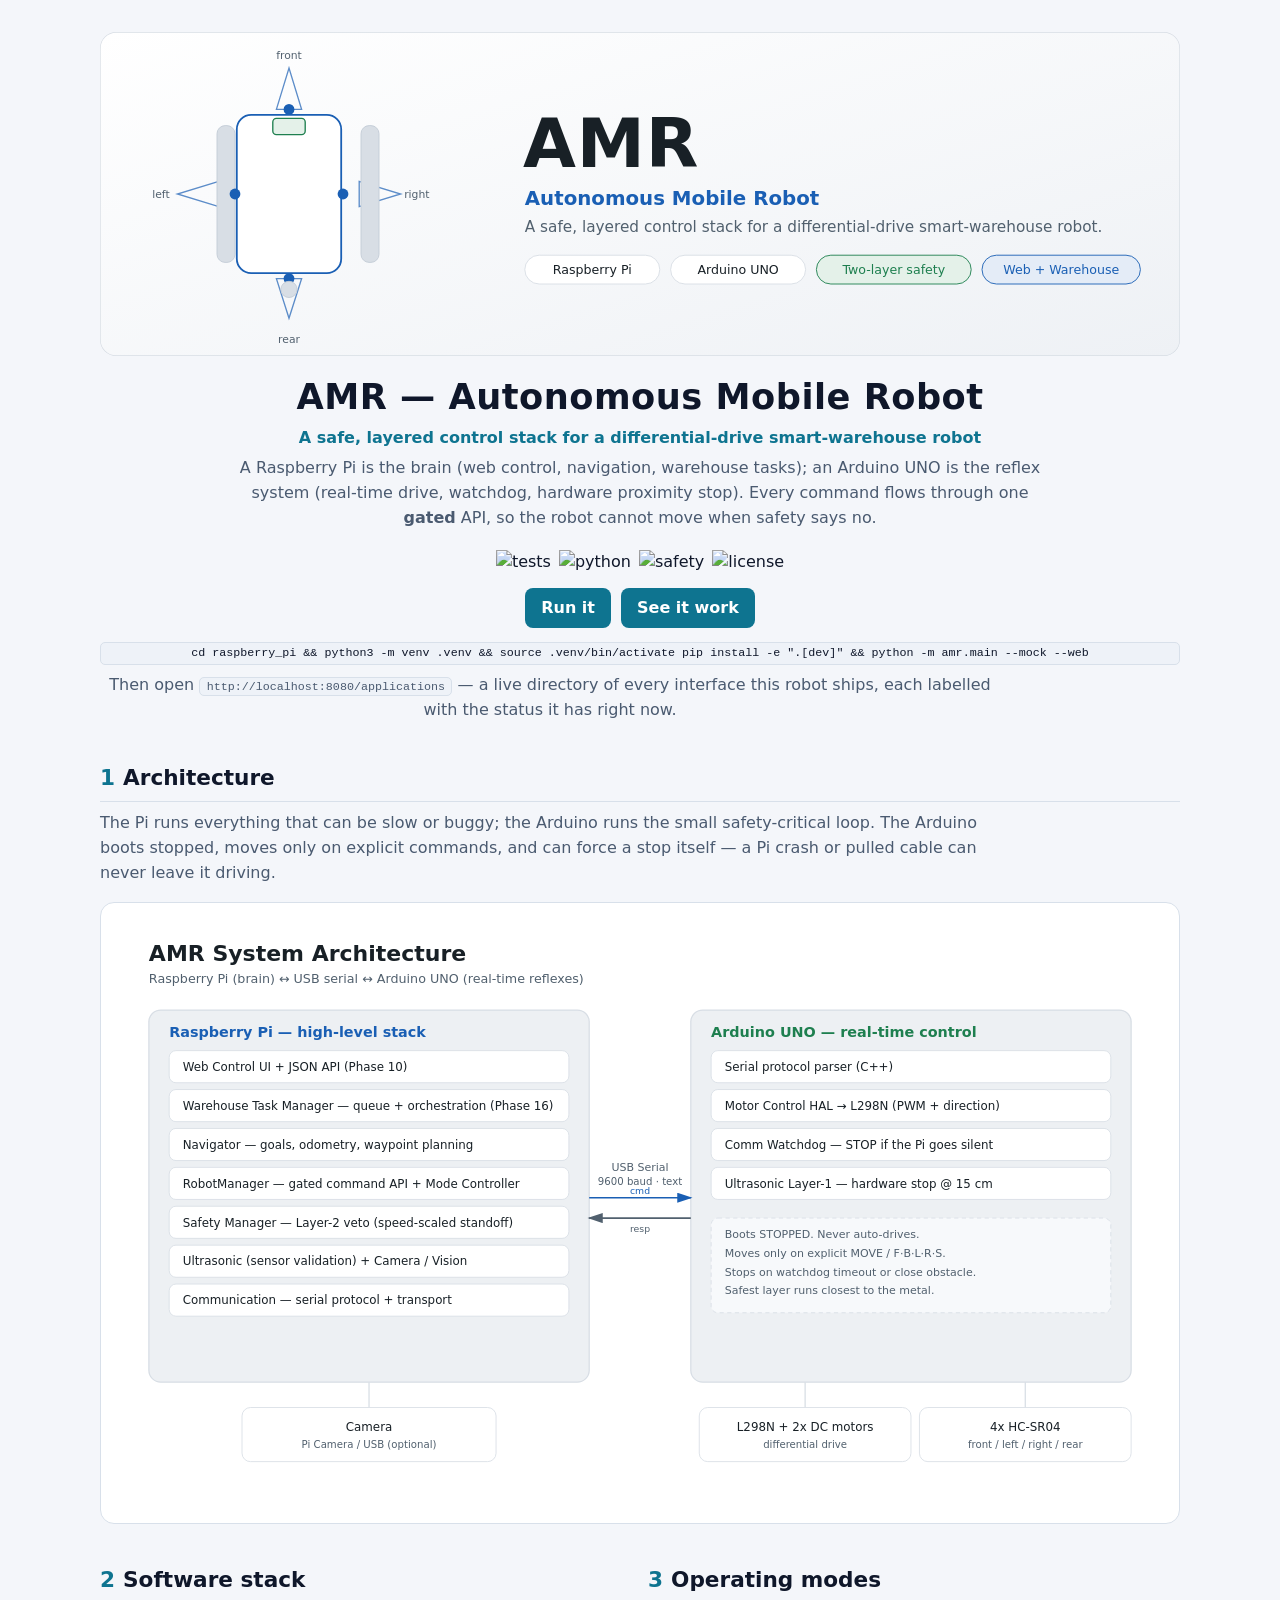
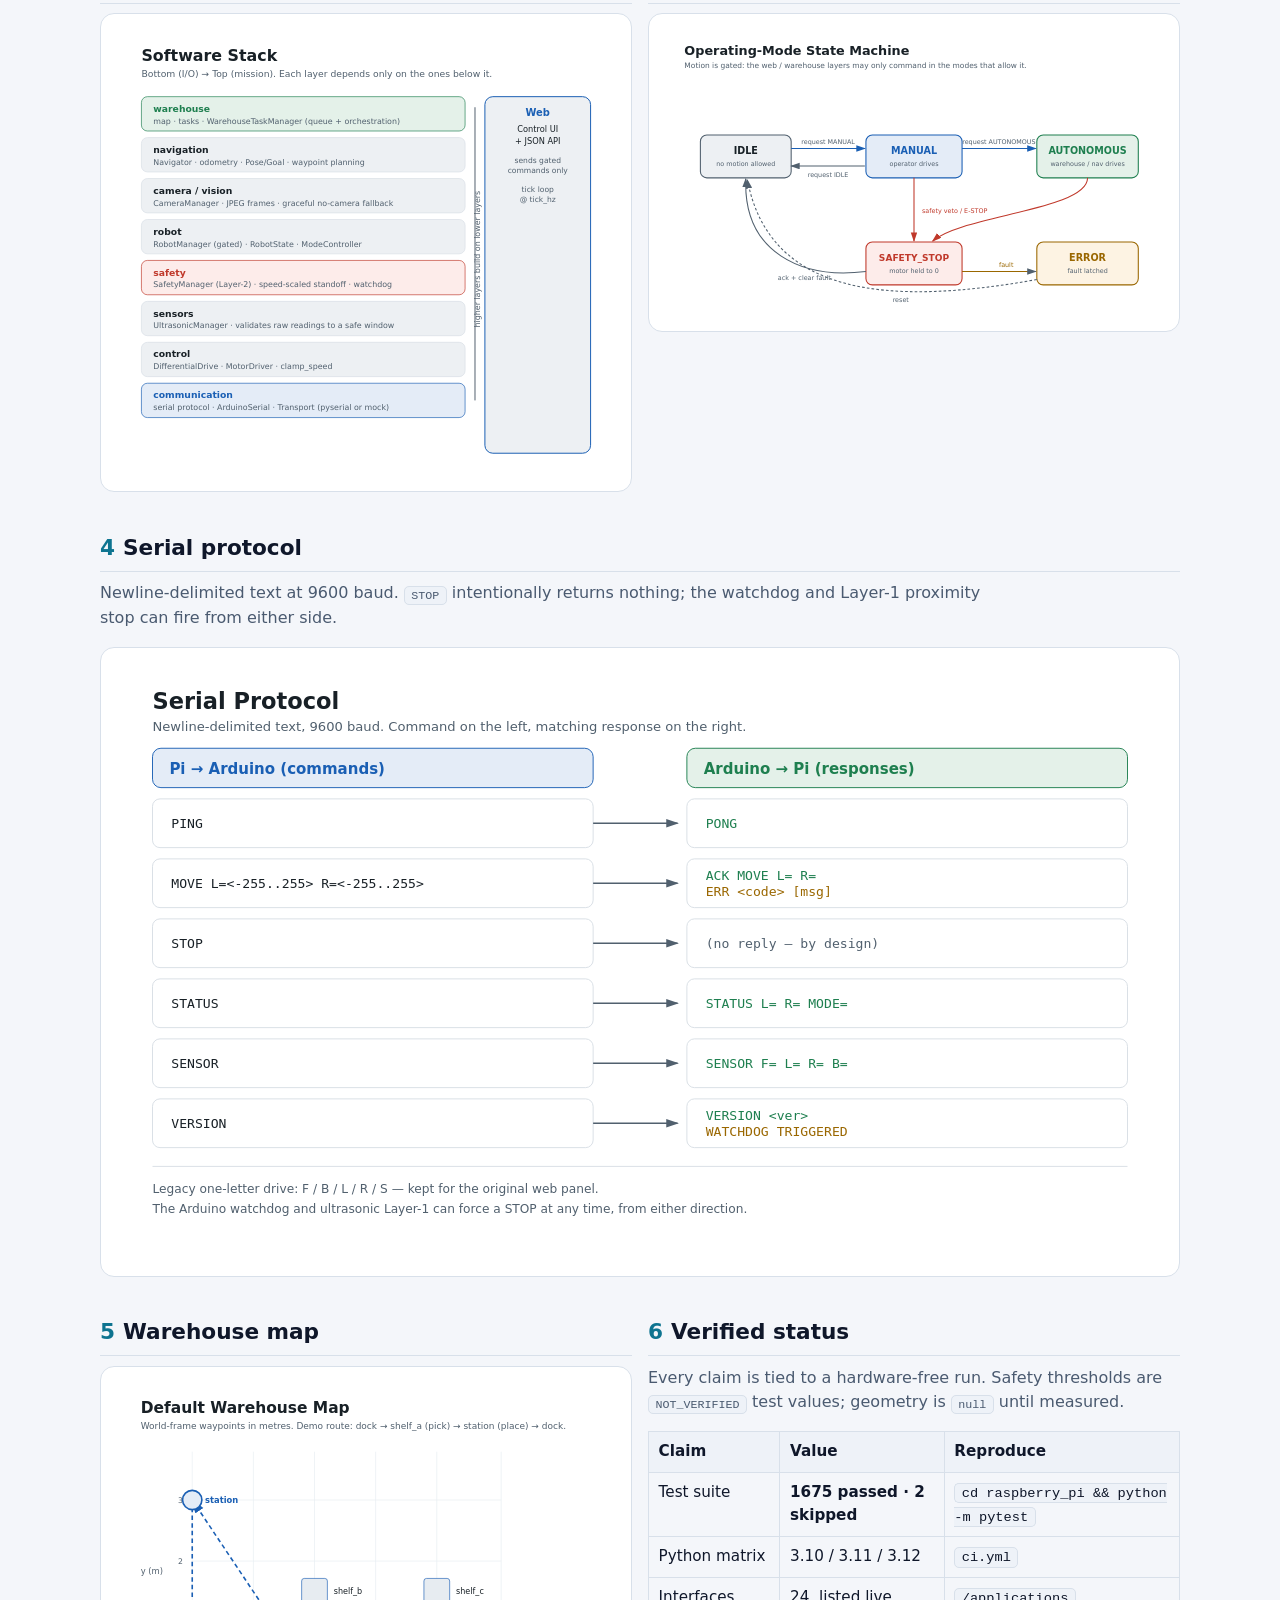
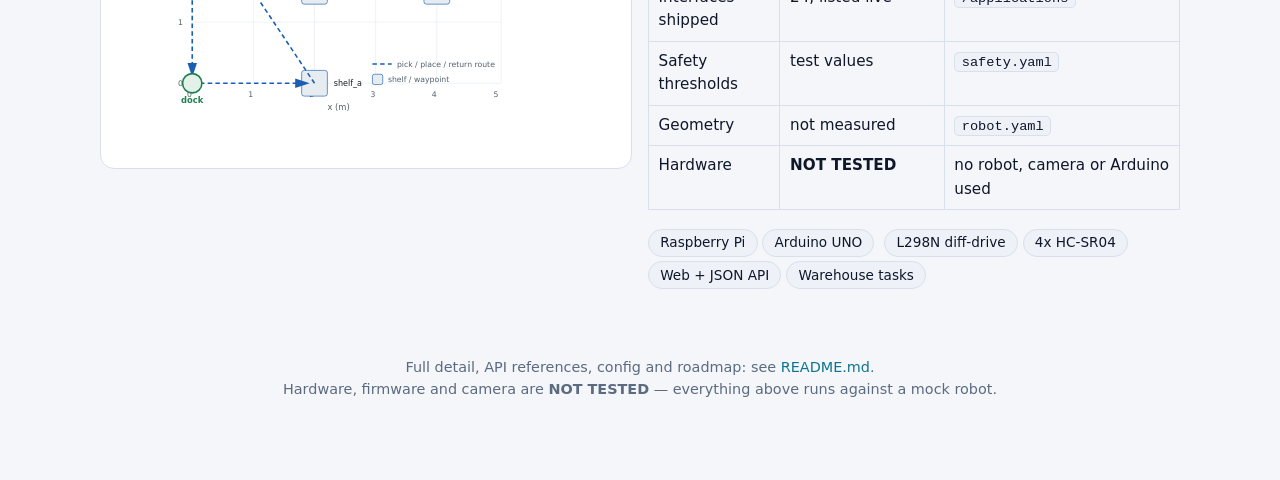
==== commit 609739ca: "feat(console): advanced Command Center — hardware, commands, LCD, I/O, alerts Upgrade the existing /" ====
--- a/showcase.html
+++ b/showcase.html
@@ -224,7 +224,7 @@
         </p>
         <div class="badges">
           <img
-            src="https://img.shields.io/badge/tests-1641%20passed%20%C2%B7%202%20skipped-2ecc71"
+            src="https://img.shields.io/badge/tests-1675%20passed%20%C2%B7%202%20skipped-2ecc71"
             alt="tests"
           />
           <img
@@ -321,7 +321,7 @@
               </tr>
               <tr>
                 <td>Test suite</td>
-                <td><b>1641 passed &middot; 2 skipped</b></td>
+                <td><b>1675 passed &middot; 2 skipped</b></td>
                 <td>
                   <code>cd raspberry_pi &amp;&amp; python -m pytest</code>
                 </td>
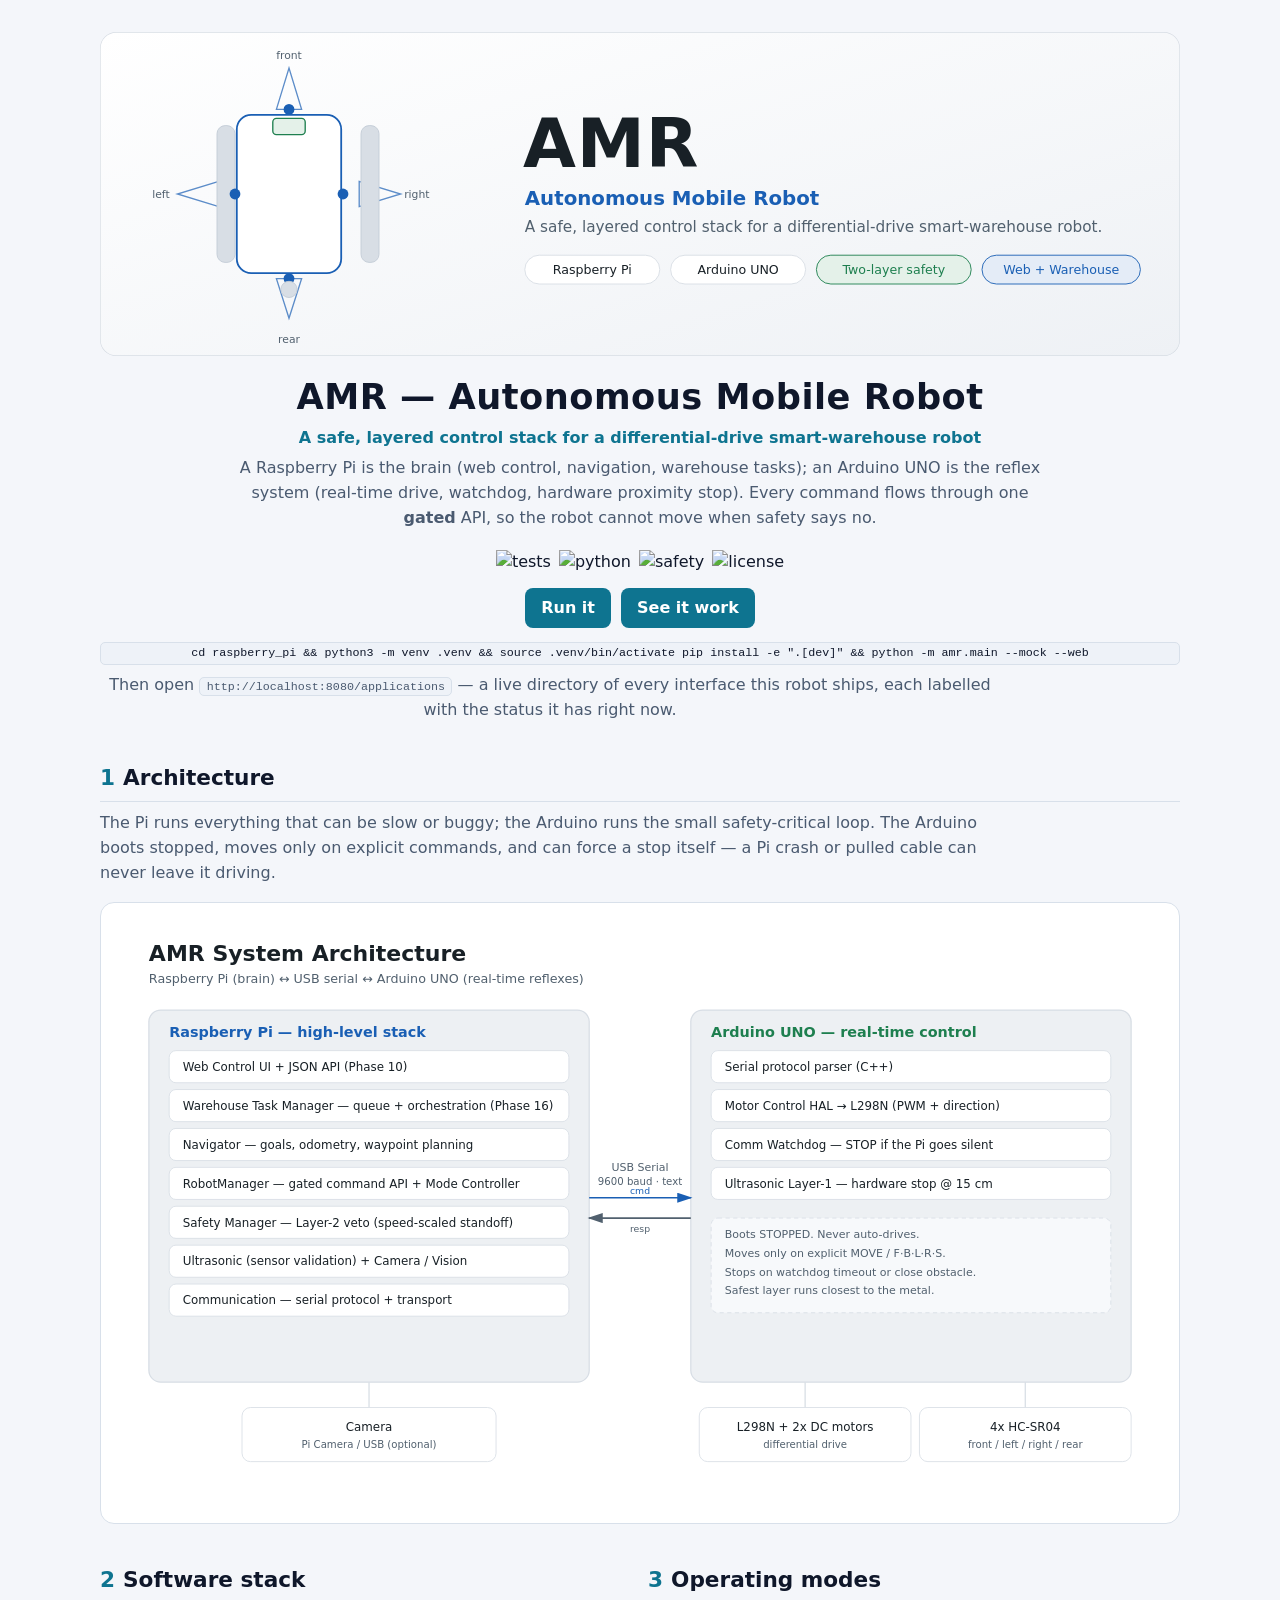
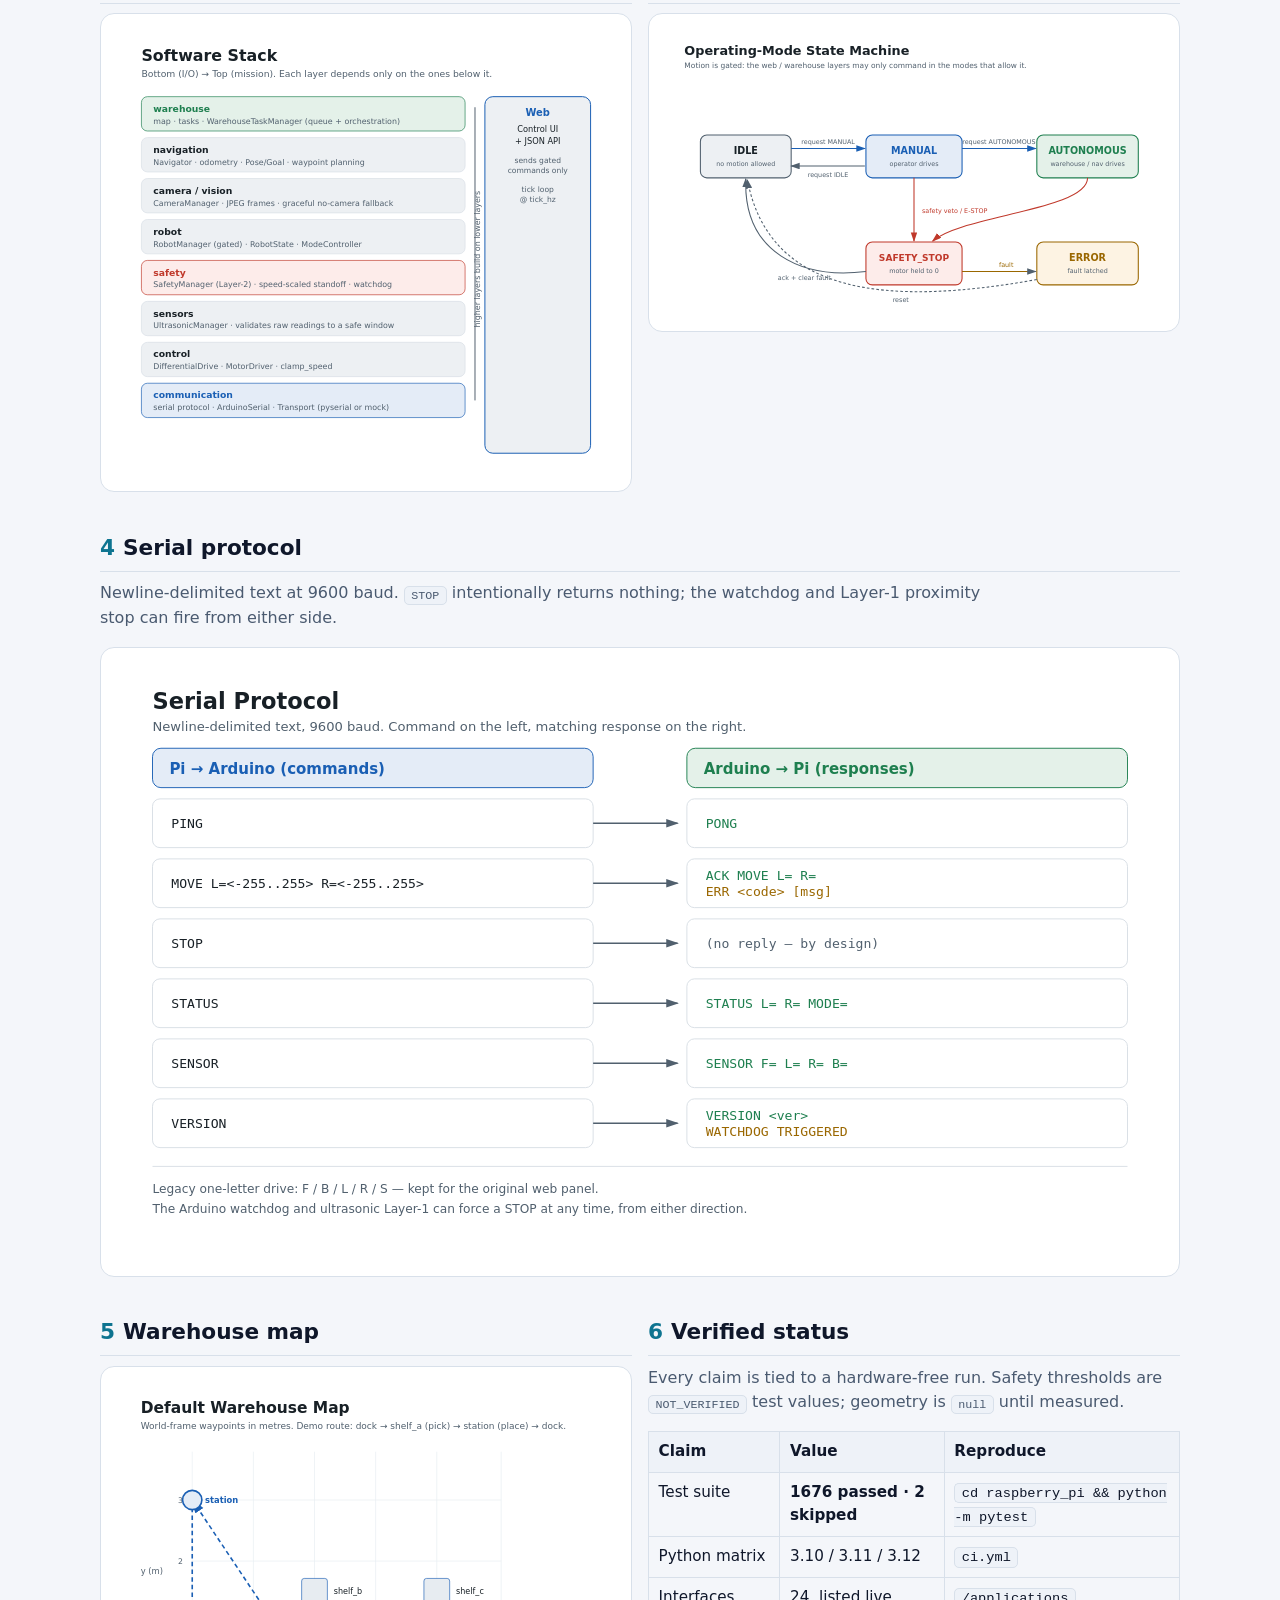
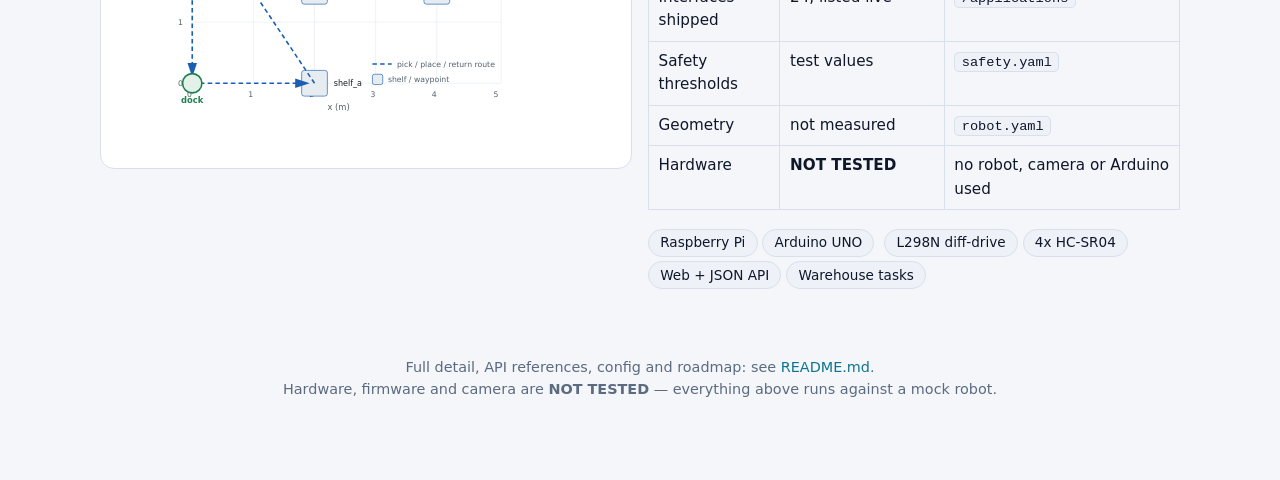
==== commit 0aa19763: "fix(console): ultrasonic classification now matches the SafetyManager Verification found a genuine i" ====
--- a/showcase.html
+++ b/showcase.html
@@ -224,7 +224,7 @@
         </p>
         <div class="badges">
           <img
-            src="https://img.shields.io/badge/tests-1675%20passed%20%C2%B7%202%20skipped-2ecc71"
+            src="https://img.shields.io/badge/tests-1676%20passed%20%C2%B7%202%20skipped-2ecc71"
             alt="tests"
           />
           <img
@@ -321,7 +321,7 @@
               </tr>
               <tr>
                 <td>Test suite</td>
-                <td><b>1675 passed &middot; 2 skipped</b></td>
+                <td><b>1676 passed &middot; 2 skipped</b></td>
                 <td>
                   <code>cd raspberry_pi &amp;&amp; python -m pytest</code>
                 </td>
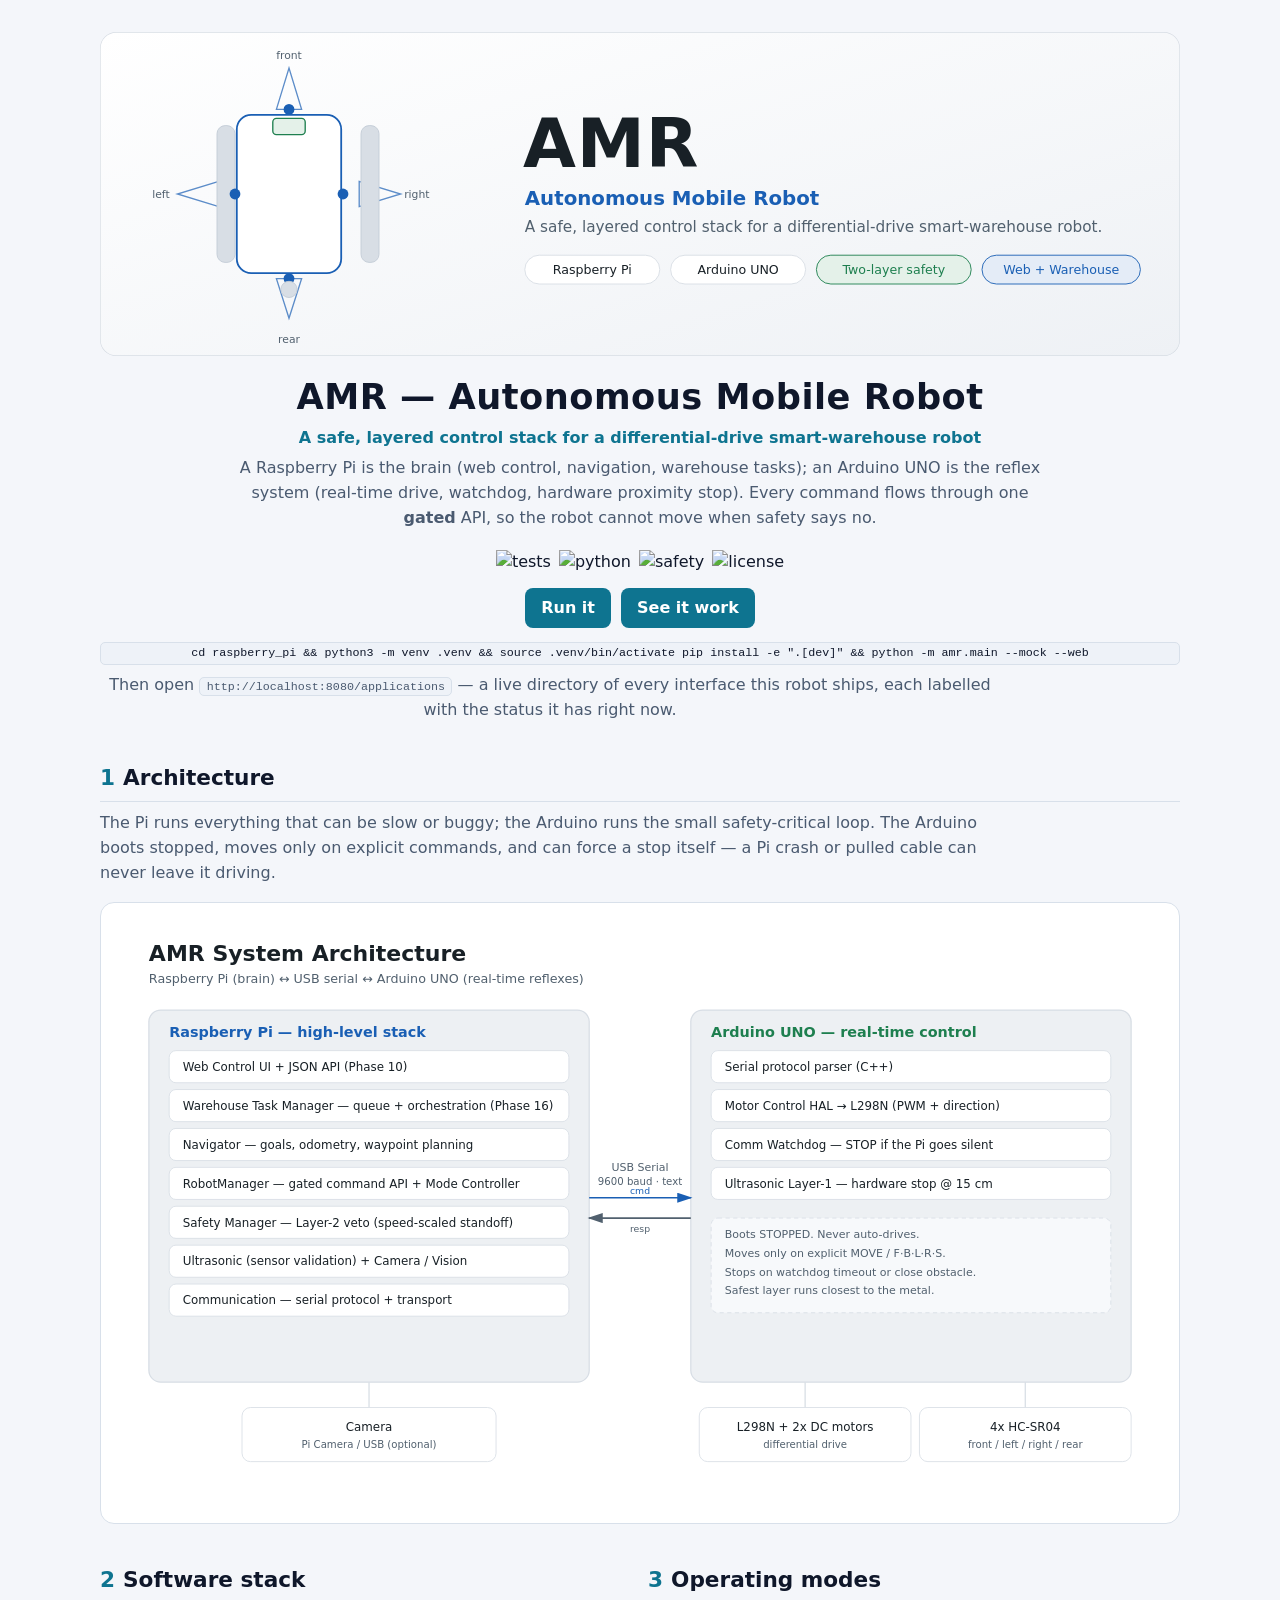
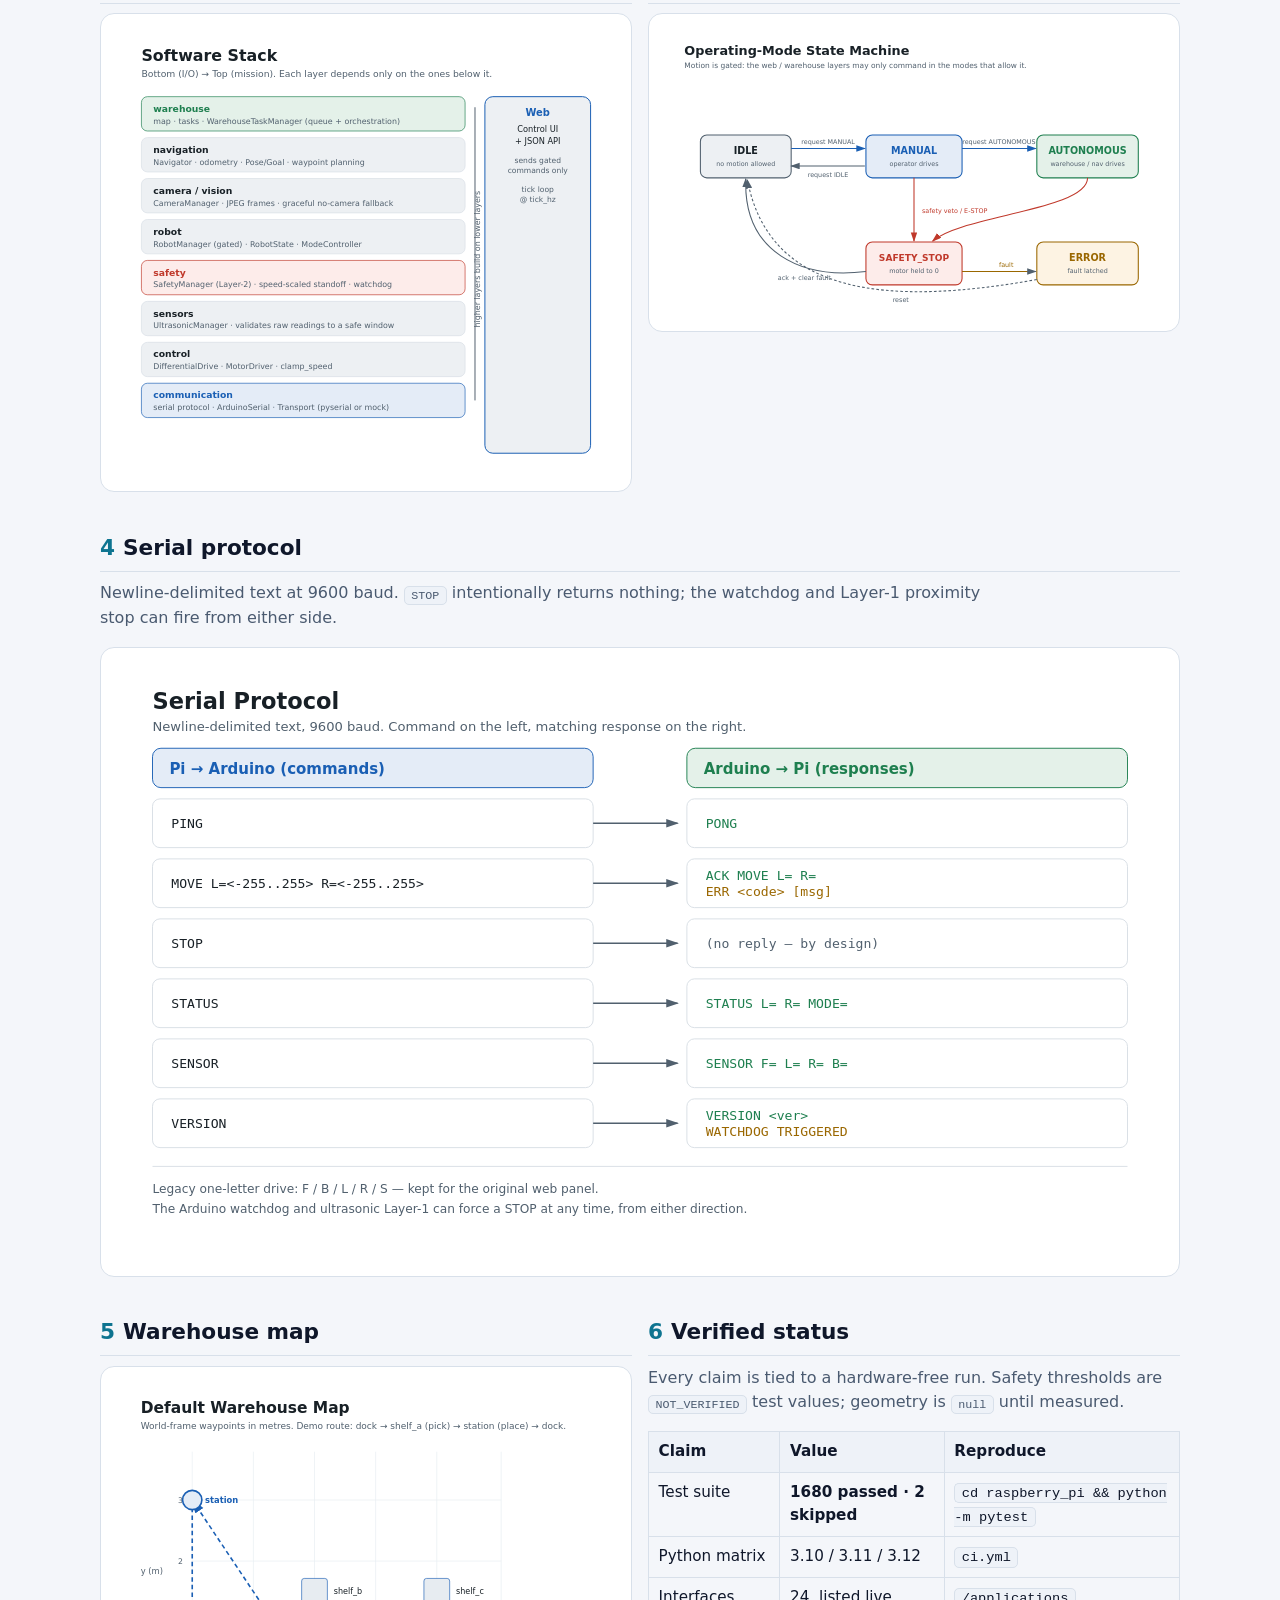
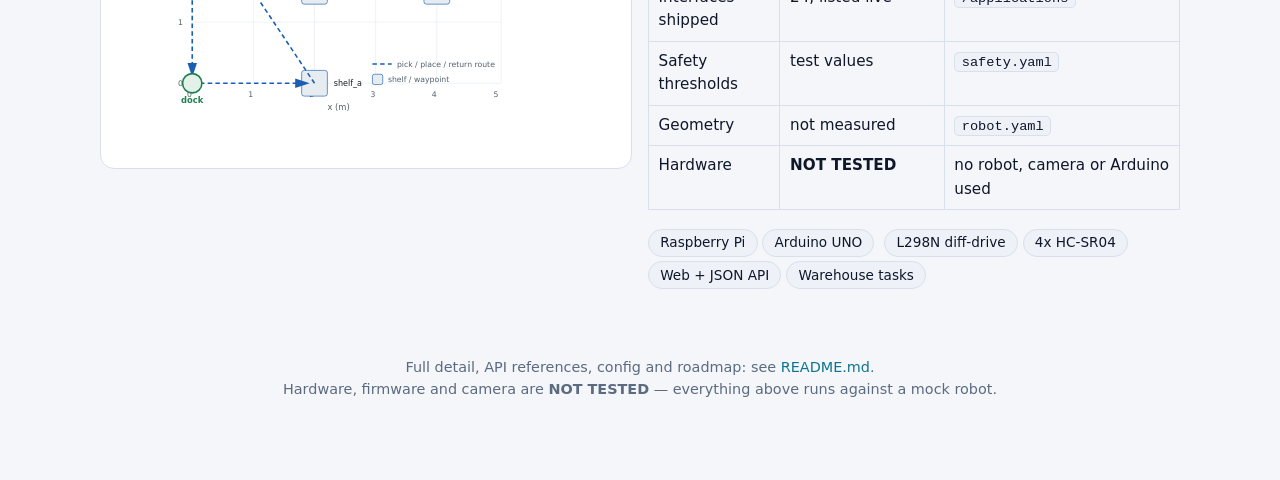
==== commit 32eda27f: "chore: sync test counts to 1680 after hardware bring-up fixes Adds 4 port auto-discovery tests (test" ====
--- a/showcase.html
+++ b/showcase.html
@@ -224,7 +224,7 @@
         </p>
         <div class="badges">
           <img
-            src="https://img.shields.io/badge/tests-1676%20passed%20%C2%B7%202%20skipped-2ecc71"
+            src="https://img.shields.io/badge/tests-1680%20passed%20%C2%B7%202%20skipped-2ecc71"
             alt="tests"
           />
           <img
@@ -321,7 +321,7 @@
               </tr>
               <tr>
                 <td>Test suite</td>
-                <td><b>1676 passed &middot; 2 skipped</b></td>
+                <td><b>1680 passed &middot; 2 skipped</b></td>
                 <td>
                   <code>cd raspberry_pi &amp;&amp; python -m pytest</code>
                 </td>
